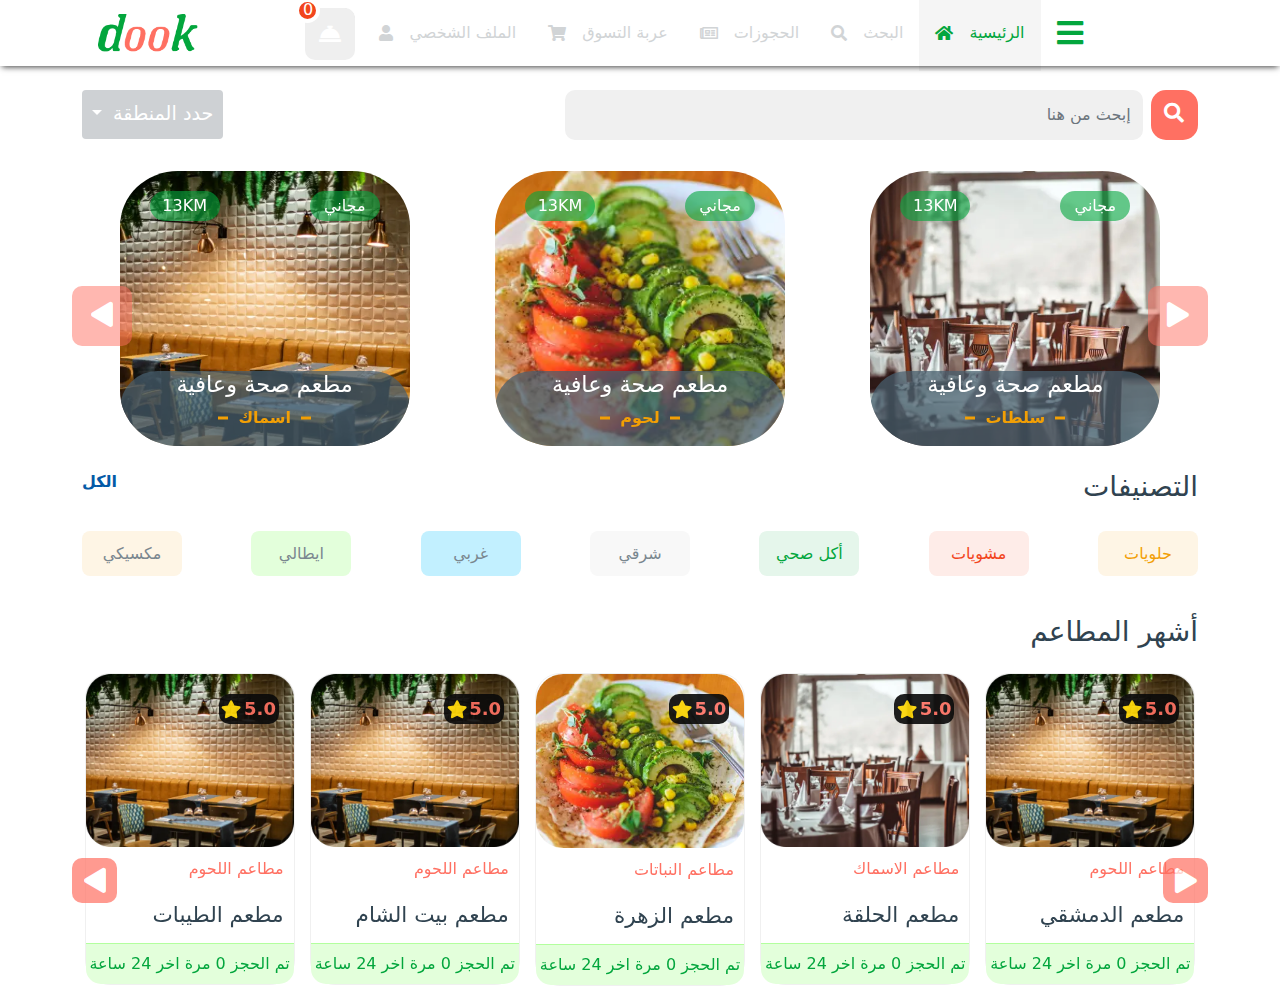
==== index.html @ 7b293dec "heart icon" ====
<!DOCTYPE html>
<html lang="ar" dir="rtl">

<head>
    <!-- Required meta tags -->
    <meta charset="UTF-8">
    <meta name="viewport" content="width=device-width, initial-scale=1, shrink-to-fit=no">
    <meta http-equiv="x-ua-compatible" content="ie=edge">
    <meta name="description" content="Web-Dook for rent in resturants">
    <title> Web-Dook </title>
    <!-- icon -->
    <link rel="icon" type="image/x-icon" href="img/fav.png">
    <!-- Bootstrap -->
    <link rel="stylesheet" id="BootstrapLink" href="css/bootstrap.rtl.css">
    <!-- Font Awesome -->
    <link rel="stylesheet" href="css/all.css">
    <!-- swipper -->
    <link rel="stylesheet" href="css/swiper.css">
    <!-- owl -->
    <link rel="stylesheet" href="css/owl.min.css">
    <link rel="stylesheet" href="css/owl-def.min.css">
    <!-- animate -->
    <link rel="stylesheet" href="css/animate.min.css">
    <!-- custom style -->
    <link rel="stylesheet" href="css/style.css">
</head>

<body>
    <!-- the header area  -->
    <header id="Header" class="the-navbar">

    </header>

    <!-- home page content  -->

    <!-- search area  -->
    <div class="home-search my-4">
        <div class="container">
            <div class="row d-flex flex-row-reverse justify-content-center">
                <div class="agent col-5 mb-2">
                    <div class="dropdown d-flex justify-content-end">
                        <button class="btn btn-secondary dropdown-toggle" type="button" id="dropdownMenuButton1"
                            data-bs-toggle="dropdown" aria-expanded="false">
                            حدد المنطقة
                        </button>
                        <ul class="dropdown-menu " aria-labelledby="dropdownMenuButton1">
                            <li>
                                <a class="dropdown-item" href="#">الرياض</a>
                            </li>
                            <li>
                                <a class="dropdown-item" href="#">جدة</a>
                            </li>
                            <li>
                                <a class="dropdown-item" href="#">الدمام</a>
                            </li>
                        </ul>
                    </div>
                </div>
                <div class="search col-md-7 col-sm-12">
                    <form class="d-flex flex-row-reverse">
                        <input class="form-control me-2" type="search" placeholder="إبحث من هنا" aria-label="Search" />
                        <button class="btn btn-outline-success" type="submit">
                            <i class="fas fa-search"></i>
                        </button>
                    </form>
                </div>
            </div>
        </div>
    </div>

    <!-- resturants area  -->
    <div class="resturants">
        <div class="container ">
            <div class="owl-carousel owl-theme">
                <div class="item ">
                    <a href="restaurant.html" style="text-decoration: none;">
                        <div class="img-container" style="background-image: url(imgs/photo-2.webp);">
                            <div class="res-content">
                                <div class="info">
                                    <div class="distance"><span>مجاني</span></div>
                                    <div class="offer"><span>13KM</span></div>
                                </div>
                                <div class="text-content">
                                    <h2 class="title">مطعم صحة وعافية</h2>
                                    <p class="desc">سلطات</p>
                                </div>
                            </div>
                        </div>
                    </a>
                </div>
                <div class="item ">
                    <a href="restaurant.html" style="text-decoration: none;">
                        <div class="img-container" style="background-image: url(imgs/photo-3.webp);">
                            <div class="res-content">
                                <div class="info">
                                    <div class="distance"><span>مجاني</span></div>
                                    <div class="offer"><span>13KM</span></div>
                                </div>
                                <div class="text-content">
                                    <h2 class="title">مطعم صحة وعافية</h2>
                                    <p class="desc">لحوم</p>
                                </div>
                            </div>
                        </div>
                    </a>
                </div>
                <div class="item ">
                    <a href="restaurant.html" style="text-decoration: none;">
                        <div class="img-container" style="background-image: url(imgs/photo-1.webp);">
                            <div class="res-content">
                                <div class="info">
                                    <div class="distance"><span>مجاني</span></div>
                                    <div class="offer"><span>13KM</span></div>
                                </div>
                                <div class="text-content">
                                    <h2 class="title">مطعم صحة وعافية</h2>
                                    <p class="desc">اسماك</p>
                                </div>
                            </div>
                        </div>
                    </a>

                </div>
                <div class="item ">
                    <a href="restaurant.html" style="text-decoration: none;">
                        <div class="img-container" style="background-image: url(imgs/photo-2.webp);">
                            <div class="res-content">
                                <div class="info">
                                    <div class="distance"><span>مجاني</span></div>
                                    <div class="offer"><span>13KM</span></div>
                                </div>
                                <div class="text-content">
                                    <h2 class="title">مطعم صحة وعافية</h2>
                                    <p class="desc">مأكولات بحرية</p>
                                </div>
                            </div>
                        </div>
                    </a>

                </div>
                <div class="item ">
                    <a href="restaurant.html" style="text-decoration: none;">
                        <div class="img-container" style="background-image: url(imgs/photo-3.webp);">
                            <div class="res-content">
                                <div class="info">
                                    <div class="distance"><span>مجاني</span></div>
                                    <div class="offer"><span>13KM</span></div>
                                </div>
                                <div class="text-content">
                                    <h2 class="title">مطعم صحة وعافية</h2>
                                    <p class="desc">وجبات اطفال</p>
                                </div>
                            </div>
                        </div>
                    </a>
                </div>
                <div class="item ">
                    <a href="restaurant.html" style="text-decoration: none;">
                        <div class="img-container">
                            <div class="res-content">
                                <div class="info">
                                    <div class="distance"><span>مجاني</span></div>
                                    <div class="offer"><span>13KM</span></div>
                                </div>
                                <div class="text-content">
                                    <h2 class="title">مطعم صحة وعافية</h2>
                                    <p class="desc">عرض اليوم</p>
                                </div>
                            </div>
                        </div>
                    </a>
                </div>

            </div>
        </div>
    </div>

    <!-- cats area  -->
    <div class="categories mt-4">
        <div class="container">
            <div class="main-title d-flex justify-content-between">
                <h3 class="title">
                    التصنيفات
                </h3>
                <a href="categories.html">الكل</a>
            </div>
            <div class="cats-links">
                <div class="cat-link bg-yellow"><a href="#" class="text-yellow">حلويات</a></div>
                <div class="cat-link bg-red"><a href="#" class="text-red">مشويات</a></div>
                <div class="cat-link bg-green"><a href="#" class="text-green">أكل صحي</a></div>
                <div class="cat-link bg-gray"><a href="#" class="text-gray">شرقي</a></div>
                <div class="cat-link bg-blue"><a href="#" class="text-gray">غربي</a></div>
                <div class="cat-link bg-semi-green"><a href="#" class="text-gray">ايطالي</a></div>
                <div class="cat-link bg-yellow"><a href="#" class="text-gray">مكسيكي</a></div>
            </div>
        </div>
    </div>


    <!-- most famous resturants -->
    <div class="most-visited mt-4">
        <div class="container">
            <div class="main-title my-4 ">
                <h3 class="title">أشهر المطاعم</h3>
            </div>
            <div class="owl-carousel owl-theme most-visted-owl">
                <div class="item bg-white">
                    <div class="img-content">
                        <img src="imgs/photo-1.webp" alt="">
                        <div class="rate d-flex">
                            <span>5.0</span>
                            <i class="fas fa-star"></i>
                        </div>
                        <div class="heart"></div>
                    </div>
                    <div class="card-details">
                        <div class="resturant-details">
                            <div class="resturant-cat">
                                <p>مطاعم اللحوم</p>
                            </div>
                            <div class="resturant-name">
                                <h2 class="title">مطعم الدمشقي</h2>
                            </div>
                        </div>
                        <div class="rent-detail bg-semi-green">
                            <p class="text-green mb-0">تم الحجز 0 مرة اخر 24 ساعة</p>
                        </div>
                    </div>
                </div>
                <div class="item bg-white">
                    <div class="img-content">
                        <img src="imgs/photo-2.webp" alt="">
                        <div class="rate d-flex">
                            <span>5.0</span>
                            <i class="fas fa-star"></i>
                        </div>
                        <div class="heart"></div>
                    </div>
                    <div class="card-details">
                        <div class="resturant-details">
                            <div class="resturant-cat">
                                <p>مطاعم الاسماك</p>
                            </div>
                            <div class="resturant-name">
                                <h2 class="title">مطعم الحلقة</h2>
                            </div>
                        </div>
                        <div class="rent-detail bg-semi-green">
                            <p class="text-green mb-0">تم الحجز 0 مرة اخر 24 ساعة</p>
                        </div>
                    </div>
                </div>
                <div class="item bg-white">
                    <div class="img-content">
                        <img src="imgs/photo-3.webp" alt="">
                        <div class="rate d-flex">
                            <span>5.0</span>
                            <i class="fas fa-star"></i>
                        </div>
                        <div class="heart"></div>
                    </div>
                    <div class="card-details">
                        <div class="resturant-details">
                            <div class="resturant-cat">
                                <p>مطاعم النباتات</p>
                            </div>
                            <div class="resturant-name">
                                <h2 class="title">مطعم الزهرة</h2>
                            </div>
                        </div>
                        <div class="rent-detail bg-semi-green">
                            <p class="text-green mb-0">تم الحجز 0 مرة اخر 24 ساعة</p>
                        </div>
                    </div>
                </div>
                <div class="item bg-white">
                    <div class="img-content">
                        <img src="imgs/photo-1.webp" alt="">
                        <div class="rate d-flex">
                            <span>5.0</span>
                            <i class="fas fa-star"></i>
                        </div>
                        <div class="heart"></div>
                    </div>
                    <div class="card-details">
                        <div class="resturant-details">
                            <div class="resturant-cat">
                                <p>مطاعم اللحوم</p>
                            </div>
                            <div class="resturant-name">
                                <h2 class="title">مطعم بيت الشام</h2>
                            </div>
                        </div>
                        <div class="rent-detail bg-semi-green">
                            <p class="text-green mb-0">تم الحجز 0 مرة اخر 24 ساعة</p>
                        </div>
                    </div>
                </div>
                <div class="item bg-white">
                    <div class="img-content">
                        <img src="imgs/photo-1.webp" alt="">
                        <div class="rate d-flex">
                            <span>5.0</span>
                            <i class="fas fa-star"></i>
                        </div>
                        <div class="heart"></div>
                    </div>
                    <div class="card-details">
                        <div class="resturant-details">
                            <div class="resturant-cat">
                                <p>مطاعم اللحوم</p>
                            </div>
                            <div class="resturant-name">
                                <h2 class="title">مطعم الطيبات</h2>
                            </div>
                        </div>
                        <div class="rent-detail bg-semi-green">
                            <p class="text-green mb-0">تم الحجز 0 مرة اخر 24 ساعة</p>
                        </div>
                    </div>
                </div>
                <div class="item bg-white">
                    <div class="img-content">
                        <img src="imgs/photo-2.webp" alt="">
                        <div class="rate d-flex">
                            <span>5.0</span>
                            <i class="fas fa-star"></i>
                        </div>
                        <div class="heart"></div>
                    </div>
                    <div class="card-details">
                        <div class="resturant-details">
                            <div class="resturant-cat">
                                <p>مطاعم اللحوم</p>
                            </div>
                            <div class="resturant-name">
                                <h2 class="title">مطعم السوري</h2>
                            </div>
                        </div>
                        <div class="rent-detail bg-semi-green">
                            <p class="text-green mb-0">تم الحجز 0 مرة اخر 24 ساعة</p>
                        </div>
                    </div>
                </div>
                <div class="item bg-white">
                    <div class="img-content">
                        <img src="imgs/photo-3.webp" alt="">
                        <div class="rate d-flex">
                            <span>5.0</span>
                            <i class="fas fa-star"></i>
                        </div>
                        <div class="heart"></div>
                    </div>
                    <div class="card-details">
                        <div class="resturant-details">
                            <div class="resturant-cat">
                                <p>مطاعم اللحوم</p>
                            </div>
                            <div class="resturant-name">
                                <h2 class="title">مطعم الشيخ</h2>
                            </div>
                        </div>
                        <div class="rent-detail bg-semi-green">
                            <p class="text-green mb-0">تم الحجز 0 مرة اخر 24 ساعة</p>
                        </div>
                    </div>
                </div>
                <div class="item bg-white">
                    <div class="img-content">
                        <img src="imgs/photo-2.webp" alt="">
                        <div class="rate d-flex">
                            <span>5.0</span>
                            <i class="fas fa-star"></i>
                        </div>
                        <div class="heart"></i></div>
                    </div>
                    <div class="card-details">
                        <div class="resturant-details">
                            <div class="resturant-cat">
                                <p>مطاعم اللحوم</p>
                            </div>
                            <div class="resturant-name">
                                <h2 class="title">مطعم الدمشقي</h2>
                            </div>
                        </div>
                        <div class="rent-detail bg-semi-green">
                            <p class="text-green mb-0">تم الحجز 0 مرة اخر 24 ساعة</p>
                        </div>
                    </div>
                </div>
                <div class="item bg-white">
                    <div class="img-content">
                        <img src="imgs/photo-1.webp" alt="">
                        <div class="rate d-flex">
                            <span>5.0</span>
                            <i class="fas fa-star"></i>
                        </div>
                        <div class="heart"></i></div>
                    </div>
                    <div class="card-details">
                        <div class="resturant-details">
                            <div class="resturant-cat">
                                <p> مشروبات</p>
                            </div>
                            <div class="resturant-name">
                                <h2 class="title">مطعم شاليموه</h2>
                            </div>
                        </div>
                        <div class="rent-detail bg-semi-green">
                            <p class="text-green mb-0">تم الحجز 0 مرة اخر 24 ساعة</p>
                        </div>
                    </div>
                </div>
            </div>
        </div>
    </div>


    <script src="js/jquery-3.5.1.min.js"></script>
    <script src="js/popper.min.js"></script>
    <script src="js/bootstrap.min.js"></script>
    <script src="js/swiper.js"></script>
    <script src="js/wow.min.js"></script>
    <script src="js/owl.min.js"></script>
    <script>
        $('#Header').load("Header.html");
        // $('#Footer').load("Footer.html");
    </script>
    <script src="js/main.js"></script>

    <script>
        $(".owl-carousel.most-visted-owl").owlCarousel({
            loop: true,
            rtl: true,
            margin: 10,
            responsiveClass: true,
            responsive: {
                0: {
                    items: 1,
                    nav: true
                },
                600: {
                    items: 3,
                    nav: false
                },
                1000: {
                    items: 5,
                    nav: true,
                    loop: false
                }
            }
        })
        $(".owl-carousel").owlCarousel({
            loop: true,
            rtl: true,
            margin: 10,
            responsiveClass: true,
            responsive: {
                0: {
                    items: 1,
                    nav: true
                },
                600: {
                    items: 2,
                    nav: false
                },
                1000: {
                    items: 3,
                    nav: true,
                    loop: false
                }
            }
        })
    </script>

    <script>
        $(function () {
            $(".heart").on("click", function () {
                $(this).toggleClass("is-active");
            });
        });
    </script>

</body>

</html>
---- css/style.css ----
:root {
    --semi-white-color: #d1d4d6;
    --main-color: #03a63d;
    --sec-color: #ff7062;
    --title-color: #304350;
}

/* global rules  */
.text-yellow {
    color: #F29F05;
}

.text-green {
    color: #03A63D;
}

.text-red {
    color: #F2451D;
}

.text-gray {
    color: #7A878F;
}

.bg-yellow {
    background-color: #FEF5E5;
}

.bg-red {
    background-color: #FEECE8;
}

.bg-green {
    background-color: #E5F6EB;
}

.bg-gray {
    background-color: #F8F8F8;
}

.bg-blue {
    background-color: #C2F0FF;
}

.bg-semi-green {
    background-color: #E3FFDB;
}

.title {
    color: var(--title-color);
}

.x-flip {
    transform: rotate(180deg);
}

/* start the navbar  */
.the-navbar {
    box-shadow: 0px 3px 6px -2px rgba(0, 0, 0, 0.75);
}

.navbar-brand img {
    width: 100px;
}

.navbar-light .navbar-toggler {
    box-shadow: none;
}


.navbar-nav {
    flex: 1;
    justify-content: center;
    align-items: center;
}

.navbar-nav .nav-item .nav-link {
    align-items: center;
    color: #d1d4d6;
}

.navbar-collapse {
    flex-grow: 0 !important;
}

.navbar-nav .nav-item .nav-link.active {
    color: var(--main-color);
    position: relative;
}

.navbar-nav .nav-item .nav-link.active::before {
    content: "";
    position: absolute;
    width: 100%;
    height: 75px;
    opacity: 0.1;
    background-color: #000000;
    opacity: 4%;
    z-index: -1;
}

.navbar-nav .notafications {
    position: relative;
    border-radius: 12px;
    width: 50px;
    height: 50px;
    background-color: #ced1d4;
}

.navbar-nav .notafications .nav-link {
    height: 50px;
    text-align: center;
}

.navbar-nav .notafications i {
    color: #fff;
    text-align: center;
    font-size: 22px;
    line-height: 35px;
}

.navbar-nav .notafications .nav-link span {
    position: absolute;
    left: -10px;
    top: -10px;
    background-color: #f2451d;
    color: #fff;
    border: 4px solid #fff;
    border-radius: 50%;
    width: 25px;
    height: 25px;
    text-align: center;
    line-height: 16px;
}

.toggeler {
    position: relative;
    text-align: center;
    color: var(--main-color);
    font-size: 30px;
    cursor: pointer;
    z-index: 99;
    background-color: #fff;
}

.toggeler .overlay {
    background-color: #000000;
    opacity: 0.4;
    position: fixed;
    top: 0;
    right: 0;
    width: 2000px;
    height: 2000px;
    z-index: 98;
    display: none;
    cursor: default;
}

.toggeler .overlay.active {
    display: block;
}

.toggeler .list-group.active {
    display: block;
}


.toggeler .list-group {
    position: absolute;
    width: 300px;
    right: 0;
    top: 0px;
    font-size: 18px;
    padding: 20px;
    z-index: 99;
    background-color: #fff;
    display: none;
    border-radius: 8px;
    padding-top: 80px;
    cursor: default;
    overflow: hidden;
}

@media (max-width:768px) {
    .toggeler .list-group {
        right: -115px;
    }
}

.toggeler .list-group .list-group-item {
    position: relative;
    margin: 10px 0;
    border: none;
    border-radius: 20px;
    background-color: var(--main-color);
    color: #fff;
    justify-content: space-between;
    align-items: center;
    font-size: 16px;
    cursor: pointer;
    overflow: hidden;
    flex-direction: row-reverse;
}

.toggeler .list-group .list-group-item::before {
    content: "";
    position: absolute;
    background-color: #000000;
    right: -300px;
    opacity: 0.1;
    border-radius: 20px;
    width: 100%;
    height: 100%;
    transition: 0.5s;
}

.owl-carousel.owl-rtl .owl-item {
    display: flex;
    justify-content: center;
}

@media (max-width:992px) {
    .navbar-nav .nav-item .nav-link.active::before {
        display: none;
    }
}

.toggeler .list-group .list-group-item:hover::before {
    right: 0;
}

.toggeler .list-group .list-group-item:last-child {
    background-color: var(--sec-color);
}

.toggeler .btn-close {
    position: absolute;
    right: 10px;
    top: 10px;
}

/* start the home page style  */
/* search area style  */
.home-search .agent .btn {
    background-color: #ced1d4;
    border: none;
    padding: 10px;
    font-size: 1.2rem;
}

.home-search .agent .btn:focus {
    box-shadow: 2px 2px 5px 0px rgba(0, 0, 0, 0.5);
}

.search .form-control {
    border-radius: 10px;
    background-color: #f0f0f0;
    border: none;
}

.search .form-control:focus {
    box-shadow: none;
    border: none;
}

.search .btn {
    background-color: var(--sec-color);
    border: none;
    border-radius: 15px;
    width: 50px;
    height: 50px;
    color: #fff;
}

.search .btn i {
    font-size: 20px;
}

/* resturants style  */
.resturants .item .img-container {
    background-image: url(../imgs/photo-2.webp);
    min-width: 290px;
    background-size: cover;
    height: 275px;
    border-radius: 20%;
    position: relative;
    display: flex;
    flex-direction: column-reverse;
    overflow: hidden;
}

.resturants .item .info .distance,
.resturants .item .info .offer {
    position: absolute;
    display: inline-block;
    top: 20px;
    background-color: rgb(3 166 61 / 60%);
    width: 70px;
    height: 30px;
    line-height: 30px;
    color: #fff;
    text-align: center;
    border-radius: 15px;
}

.resturants .item .info .distance {
    right: 30px;
}

.resturants .item .info .offer {
    left: 30px;
}

.resturants .item .info span {
    opacity: 1;
}

.resturants .item .text-content {
    text-align: center;
    background-color: #475e6eba;
    border-radius: 65px;
}

.resturants .item .text-content .title {
    color: #fff;
    font-size: 1.4rem;
}

.resturants .item .text-content .desc {
    color: #F29F05;
    font-size: 16px;
    font-weight: bold;
    position: relative;
    display: inline-block;
}

.resturants .item .text-content .desc::before,
.resturants .item .text-content .desc::after {
    content: "";
    position: absolute;
    width: 10px;
    height: 3px;
    background-color: #F29F05;
    top: 50%;
    transform: translateY(-50%);
}

.resturants .item .text-content .desc::before {
    left: -20px;
}

.resturants .item .text-content .desc::after {
    right: -20px;
}

.resturants .owl-theme .owl-dots {
    display: none;
}

.resturants .owl-carousel .owl-nav button.owl-prev,
.resturants .owl-carousel .owl-nav button.owl-next {
    position: absolute;
    top: 110px;
    background-color: var(--sec-color);
    width: 60px;
    height: 60px;
    border-radius: 10px;
    color: #fff;
    font-size: 25px;
    font-weight: bold;
    opacity: .5;
    transition: .7s;
}

.resturants .owl-carousel .owl-nav button.owl-prev {
    right: -15px;
}

.resturants .owl-carousel .owl-nav button.owl-next {
    left: -15px;
}

.resturants .owl-carousel .owl-nav button.owl-prev:hover,
.resturants .owl-carousel .owl-nav button.owl-prev:focus,
.resturants .owl-carousel .owl-nav button.owl-next:hover,
.resturants .owl-carousel .owl-nav button.owl-next:focus {
    outline: none;
    opacity: 1;
}

/* categoury area*/

.categories .main-title a {
    text-decoration: none;
    font-weight: bold;
    color: #035AA7;
}

.categories .cats-links {
    display: flex;
    align-items: center;
    justify-content: space-between;
    margin-top: 20px;
    flex-wrap: wrap;
}

.categories .cats-links .cat-link {
    width: 100px;
    text-align: center;
    height: 45px;
    border-radius: 8px;
    line-height: 45px;
    font-weight: 500;
    margin-bottom: 15px;
}

.categories .cats-links .cat-link a {
    text-decoration: none;
}

/* most famous resturants */
.most-visted-owl .item {
    max-width: 210px !important;
    border: 1px solid #f0f0f0;
    border-radius: 25px;
}

.most-visted-owl .img-content {
    position: relative;
}

.most-visted-owl .img-content img {
    max-width: 210px;
}

.most-visted-owl .img-content .rate {
    position: absolute;
    right: 15px;
    top: 20px;
    background-color: #090909;
    width: 60px;
    height: 30px;
    align-items: center;
    justify-content: space-evenly;
    border-radius: 10px;
    opacity: 0.9;
}

.most-visted-owl .img-content .rate span {
    color: #FF7062;
    font-size: 18px;
    font-weight: bold;
}

.most-visted-owl .img-content .rate i {
    color: gold;
    font-size: 18px;
}

.most-visted-owl .img-content .fav {
    position: absolute;
    left: 15px;
    top: 20px;
    width: 40px;
    background-color: #090909;
    opacity: .9;
    border-radius: 10px;
    height: 30px;
    text-align: center;
    line-height: 30px;
    color: #fff;
    cursor: pointer;

}

.most-visted-owl .card-details .resturant-details {
    padding: 10px;
}

.most-visted-owl .card-details .resturant-details .resturant-cat p {
    color: var(--sec-color);
    font-size: 1rem;
    font-weight: 400;
    display: inline-block;
}

.most-visted-owl .card-details .resturant-details .resturant-name h2 {
    margin: 5px 0;
    font-size: 1.35rem;
    display: inline-block;
}

.most-visted-owl .card-details .rent-detail {
    border-top: 1px solid #b3ff9e;
    width: 100%;
    border-radius: 0 0 15px 15px;
    text-align: center;
    line-height: 40px;
}

.most-visted-owl .owl-nav button.owl-prev,
.most-visted-owl .owl-nav button.owl-next {
    position: absolute;
    top: 180px;
    width: 45px;
    background-color: var(--sec-color);
    height: 45px;
    border-radius: 10px;
    font-size: 25px;
    text-align: center;
    line-height: 5px;
    color: #fff;
    font-weight: bold;
    opacity: .7;
    transition: .5s;
}

.most-visted-owl .owl-nav button.owl-prev:hover,
.most-visted-owl .owl-nav button.owl-next:hover,
.most-visted-owl .owl-nav button.owl-prev:focus,
.most-visted-owl .owl-nav button.owl-next:focus {
    opacity: 1;
    outline: none;
    background-color: var(--sec-color);
}

.most-visted-owl .owl-nav button.owl-prev {
    right: -15px;
}

.most-visted-owl .owl-nav button.owl-next {
    left: -15px;
}

.most-visted-owl .owl-dots {
    display: none;
}


/* notifications area style  */
.notafications .modal.show .modal-dialog {
    transform: translate(-100px, 40px);
    min-height: 550px;
    max-width: 500px;
}

@media (max-width:768px) {
    .notafications .modal.show .modal-dialog {
        transform: translate(0px, 40px);
    }
}

.notafications .modal-dialog-scrollable {
    height: calc(100% - 4.5rem);
}

.notafications .modal-title {
    font-size: 1.5rem;
    color: var(--main-color);
}

.notafications .modal-content {
    border-radius: 40px;
}

.notafications .modal-header {
    display: block;
    border-bottom: none;
    padding: 1rem 1rem;
    border-top-right-radius: 5px;
    border-top-left-radius: 5px;
}

.notification-content {
    padding: 15px;
    align-items: center;
    justify-content: center;
    border: 1px solid #f0f0f0;
    border-radius: 30px;
    margin-bottom: 25px;
}

.notification-content .notification-img img {
    width: 120px;
    height: 120px;
    margin-left: 15px;
    border: 1px solid #f0f0f0;
    border-radius: 15px;
    ;
}

.notification-content .notification-text {
    display: flex;
    flex-direction: column;
}

.notification-content .notification-text .text-header {
    display: flex;
    align-items: center;
    justify-content: space-between;
    margin-bottom: 15px;
}

.notification-content .text-header .rest-name {
    font-size: 1.25rem;
    margin-bottom: 0;
}

.notification-content .text-header .notification-type {
    position: relative;
    left: unset;
    top: unset;
    background: none;
    color: #F29F05;
    border: none;
    border-radius: unset;
    width: unset;
    height: unset;
    font-size: 12px;
}

.notification-content .text-header .notification-type::after,
.notification-content .text-header .notification-type::before {
    content: "";
    position: absolute;
    top: 50%;
    transform: translateY(50%);
    width: 5px;
    height: 2px;
    background-color: #F29F05;
}

.notification-content .text-header .notification-type::after {
    left: -10px;
}

.notification-content .text-header .notification-type::before {
    right: -10px;
}

.notification-content .text-content p {
    color: #777;
}


/* categories page style */
.cats .container {
    align-items: center;
    justify-content: center;
}

.cats .content-area {
    width: 130px;
    height: 130px;
    border-radius: 30px;
    display: inline-flex;
    align-items: center;
    justify-content: center;
    text-align: center;
    padding: 10px;
}

.cats .content-area a {
    font-size: 1.2rem;
    text-decoration: none;
    font-weight: bold;
}


/* reservation area  */
.reservation-area .current-reservation .current-txt {
    color: var(--main-color);
    font-size: 1.25rem;
    font-weight: 500;
}

.reservation-area .reservation-content {
    margin: 20px 0;
    padding: 25px;
    background-color: #fff;
    border-radius: 25px;
    box-shadow: 0px 1px 10px 0px rgb(0 0 0 / 50%);
}

.reservation-area .current-reservation .current-container {
    position: relative;
    margin-top: 20px;
    border: 1px solid #fefefe;
    padding: 20px;
    border-radius: 25px;
}

.prev-container.confirmed,
.current-container.confirmed {
    background-color: #E5F6EB;
}

.prev-container.pending,
.current-container.pending {
    background-color: #FFECD1;
}

.reservation-area .current-reservation .current-content {
    align-items: center;
    justify-content: space-between;
}

.reservation-area .customer-img img {
    border: 2px solid #fff;
    width: 100px;
    height: 100px;
    border-radius: 50%;
    margin-left: 10px;
}

.food-type {
    font-weight: 500;
    color: #304350;
}

.resturant-name {
    font-size: 1.25rem;
    color: var(--main-color);
}

.reservation-area .reservation-details {
    display: flex;
    flex-direction: column;
}

.reservation-area .reservation-details .resurvation-info {
    display: flex;
    align-items: center;
    justify-content: space-between;
}

/* .reservation-area .current-reservation .reservation-details .resurvation-info span {
    font-weight: 500;
    color: #000;
    font-size: 1rem;
} */

.reservation-area .current-reservation .reserve-btns {
    display: flex;
    align-items: center;
    justify-content: space-between;
}

.reservation-area .current-reservation .reserve-btns .btn-call,
.reservation-area .current-reservation .reserve-btns .btn-pay,
.reservation-area .current-reservation .reserve-btns .btn-cancel {
    padding: 10px 15px;
    cursor: pointer;
    border-radius: 25px;
    font-weight: 500;
    transition: .5s;
    box-shadow: none;
}

.reservation-area .reserve-btns .btn-call {
    border: 1px solid var(--main-color);
    color: var(--main-color);
}

.reservation-area .current-reservation .reserve-btns .btn-cancel {
    border: 1px solid #FF1700;
    color: #FF1700;
}

.reservation-area .reserve-btns .btn-call:hover {
    background-color: var(--main-color);
    color: #fff;
}

.reservation-area .current-reservation .reserve-btns .btn-cancel:hover {
    background-color: #FF1700;
    color: #fff;
}

.reservation-area .reserve-btns .btn-pay {
    background-color: var(--main-color);
    color: #fff;
}

.warnning {
    width: 100%;
    text-align: center;
    border: 1px dashed #919191;
    border-radius: 20px;
    padding: 10px;
}

.warnning p {
    font-size: 18px;
    font-weight: bold;
    width: 75%;
    margin: auto;
    color: #304350;
}

.warnning.cost {
    padding: 20px;
}

.rent-cost {
    display: flex;
    align-items: center;
    justify-content: space-between;
}

.rent-cost .detail {
    font-size: 16px;
    font-weight: bold;
}

.rent-cost .cost {
    font-size: 14px;
    color: #555;
}

/* prev reservation area */
.reservation-area .prev-reservation .prev-txt {
    color: #FF7062;
    font-size: 1.25rem;
    font-weight: 500;
}


.reservation-area .prev-reservation .prev-container {
    position: relative;
    margin-top: 20px;
    border: 1px solid #fefefe;
    padding: 20px;
    border-radius: 25px;
}

.prev-reservation .reserve-btns {
    align-items: center;
    justify-content: space-between;
    text-align: center;
}

.prev-reservation .reserve-btns .btn-pay,
.prev-reservation .reserve-btns .btn-call {
    border-radius: 20px;
    padding: 10px 5px;
}

.reservation-status {
    position: absolute;
    width: 100px;
    left: 20px;
    top: -15px;
    height: 30px;
    align-items: center;
    border-radius: 12px;
    color: #fff;
    padding: 10px;
}

.reservation-status.confirmed {
    background-color: var(--main-color);
}

.reservation-status.canceled {
    background-color: #FF1700;
}

/* the cart page style  */
.cart-item {
    width: 100%;
    background-color: #FFECD1;
    border-radius: 25px;
}

.cart-item .resturant-details {
    flex-direction: column;
    padding: 1.5rem;
    position: relative;
}

.cart-item .resturant-details::before {
    content: '';
    position: absolute;
    width: 30px;
    height: 30px;
    border-radius: 50%;
    border: 4px solid gold;
    left: 50px;
    top: 50px;
}

.cart-item .customer-img {
    width: 100px;
    height: 100px;
}

.cart-item .customer-img img {
    width: 100%;
    padding: 1.5rem 0 1.5rem 1.5rem;
}

.cart-item .order-btns {
    display: flex;
    align-items: center;
    justify-content: space-between;
}

.cart-item .order-btns .btn-edit,
.cart-item .order-btns .btn-cancel,
.cart-item .order-btns .btn-pay {
    padding: 5px 15px;
    border: 1px solid;
    border-radius: 25px;
    font-weight: 500;
    text-align: center;
    transition: 1s;
    box-shadow: none;
}

.cart-item .order-btns .btn-edit {
    color: var(--main-color);
    border-color: var(--main-color);
}

.cart-item .order-btns .btn-cancel {
    color: #FF1700;
    border-color: #FF1700;
}

.cart-item .order-btns .btn-edit:hover,
.cart-item .order-btns .btn-cancel:hover {
    color: #fff;
}

.cart-item .order-btns .btn-edit:hover {
    background-color: var(--main-color);
}

.cart-item .order-btns .btn-cancel:hover {
    background-color: #FF1700;
}

.cart-item .order-btns .btn-pay {
    color: #fff;
    background-color: var(--main-color);
}

/* testemonials style  */
.cust-details {
    position: relative;
    padding: 10px;
    border: 1px solid #f0f0f0;
    border-radius: 40px;
}

.testemonials-div .cust-img {
    padding: 10px;
    width: 100px;
    padding-right: 0;
}

.cust-name {
    font-size: 1.25rem;
}

.cust-text {
    font-size: .75rem;
}

.cust-rate {
    position: absolute;
    left: 20px;
    top: 20px;
    width: 100px;
    display: flex;
    align-items: center;
    justify-content: center;
}

.cust-rate i {
    color: gold;
    font-size: 1.35rem;
}

.cust-rate span {
    font-size: 1rem;
    font-weight: bold;
    padding: 0px 5px 2px 5px;
    color: var(--sec-color);
}

/* heart animation create  */
.heart {
    position: absolute;
    left: -15px;
    top: -15px;
    width: 75px;
    height: 75px;
    background: url("https://cssanimation.rocks/images/posts/steps/heart.png") no-repeat;
    background-position: 0 0;
    cursor: pointer;
    transition: background-position 1s steps(28);
    transition-duration: 0s;
}

.heart.is-active {
    transition-duration: 1s;
    background-position: -2800px 0;
}
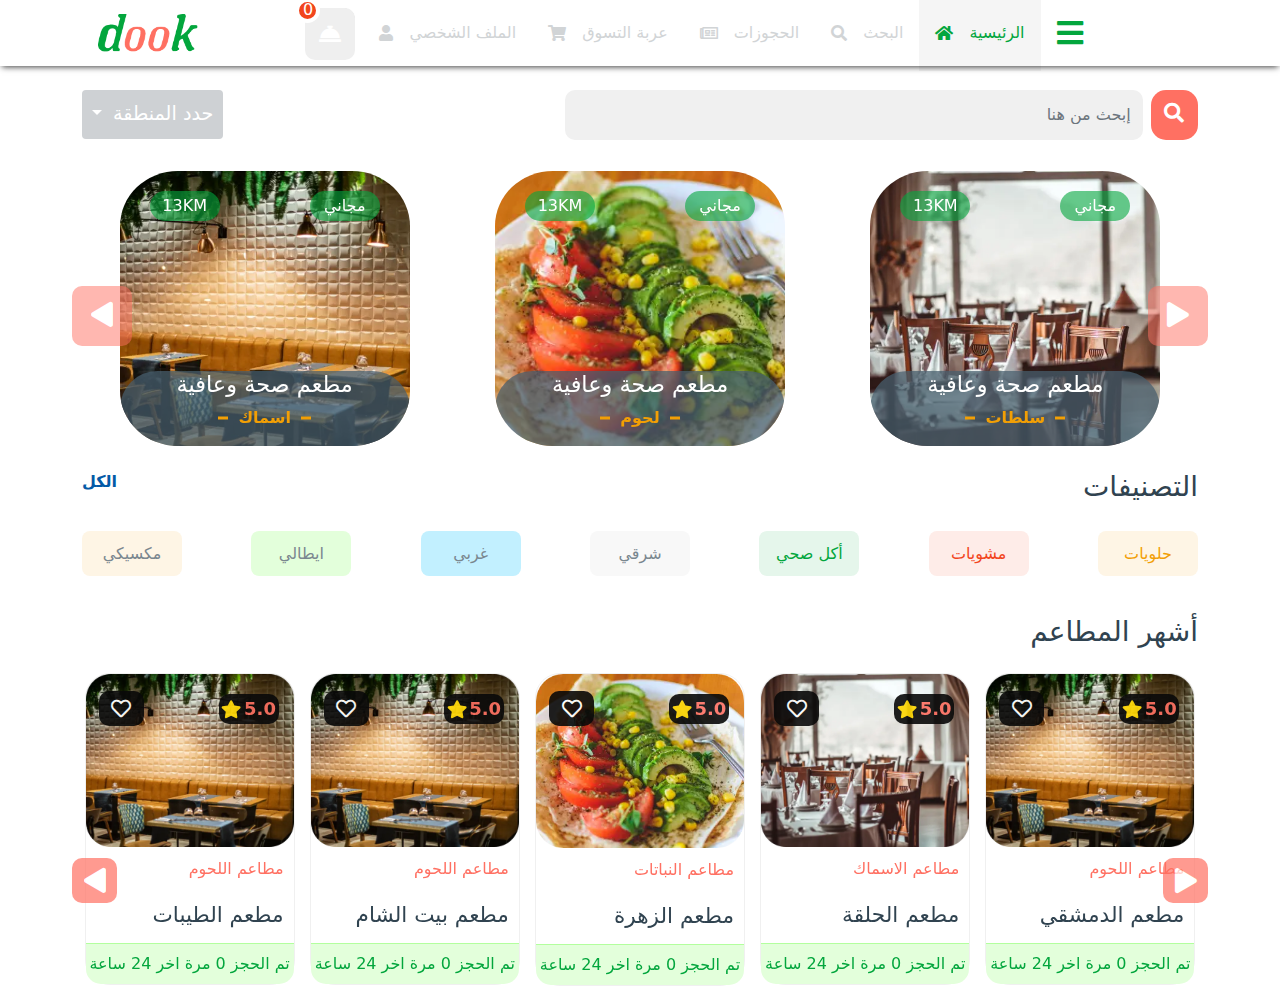
==== commit 94da0a4a: "heart done" ====
--- a/index.html
+++ b/index.html
@@ -211,6 +211,7 @@
                             <span>5.0</span>
                             <i class="fas fa-star"></i>
                         </div>
+                        <div class="fav"><i class="far fa-heart"></i></div>
                         <div class="heart"></div>
                     </div>
                     <div class="card-details">
@@ -234,6 +235,7 @@
                             <span>5.0</span>
                             <i class="fas fa-star"></i>
                         </div>
+                        <div class="fav"><i class="far fa-heart"></i></div>
                         <div class="heart"></div>
                     </div>
                     <div class="card-details">
@@ -257,6 +259,7 @@
                             <span>5.0</span>
                             <i class="fas fa-star"></i>
                         </div>
+                        <div class="fav"><i class="far fa-heart"></i></div>
                         <div class="heart"></div>
                     </div>
                     <div class="card-details">
@@ -280,6 +283,7 @@
                             <span>5.0</span>
                             <i class="fas fa-star"></i>
                         </div>
+                        <div class="fav"><i class="far fa-heart"></i></div>
                         <div class="heart"></div>
                     </div>
                     <div class="card-details">
@@ -303,6 +307,7 @@
                             <span>5.0</span>
                             <i class="fas fa-star"></i>
                         </div>
+                        <div class="fav"><i class="far fa-heart"></i></div>
                         <div class="heart"></div>
                     </div>
                     <div class="card-details">
@@ -326,6 +331,7 @@
                             <span>5.0</span>
                             <i class="fas fa-star"></i>
                         </div>
+                        <div class="fav"><i class="far fa-heart"></i></div>
                         <div class="heart"></div>
                     </div>
                     <div class="card-details">
@@ -349,6 +355,7 @@
                             <span>5.0</span>
                             <i class="fas fa-star"></i>
                         </div>
+                        <div class="fav"><i class="far fa-heart"></i></div>
                         <div class="heart"></div>
                     </div>
                     <div class="card-details">
@@ -372,6 +379,7 @@
                             <span>5.0</span>
                             <i class="fas fa-star"></i>
                         </div>
+                        <div class="fav"><i class="far fa-heart"></i></div>
                         <div class="heart"></i></div>
                     </div>
                     <div class="card-details">
@@ -395,6 +403,7 @@
                             <span>5.0</span>
                             <i class="fas fa-star"></i>
                         </div>
+                        <div class="fav"><i class="far fa-heart"></i></div>
                         <div class="heart"></i></div>
                     </div>
                     <div class="card-details">
@@ -477,6 +486,7 @@
         $(function () {
             $(".heart").on("click", function () {
                 $(this).toggleClass("is-active");
+                // $('.fav i').css('display', 'none')
             });
         });
     </script>
--- a/css/style.css
+++ b/css/style.css
@@ -459,18 +459,22 @@
 
 .most-visted-owl .img-content .fav {
     position: absolute;
-    left: 15px;
-    top: 20px;
-    width: 40px;
+    left: 13px;
+    top: 17px;
+    width: 45px;
     background-color: #090909;
     opacity: .9;
     border-radius: 10px;
-    height: 30px;
-    text-align: center;
-    line-height: 30px;
+    height: 35px;
+    text-align: center;
+    line-height: 40px;
     color: #fff;
     cursor: pointer;
 
+}
+
+.most-visted-owl .img-content .fav i {
+    font-size: 20px;
 }
 
 .most-visted-owl .card-details .resturant-details {
@@ -995,16 +999,19 @@
     position: absolute;
     left: -15px;
     top: -15px;
-    width: 75px;
-    height: 75px;
+    width: 100px;
+    height: 100px;
     background: url("https://cssanimation.rocks/images/posts/steps/heart.png") no-repeat;
     background-position: 0 0;
     cursor: pointer;
     transition: background-position 1s steps(28);
     transition-duration: 0s;
+    opacity: 0;
 }
 
 .heart.is-active {
     transition-duration: 1s;
     background-position: -2800px 0;
+    opacity: 1;
+
 }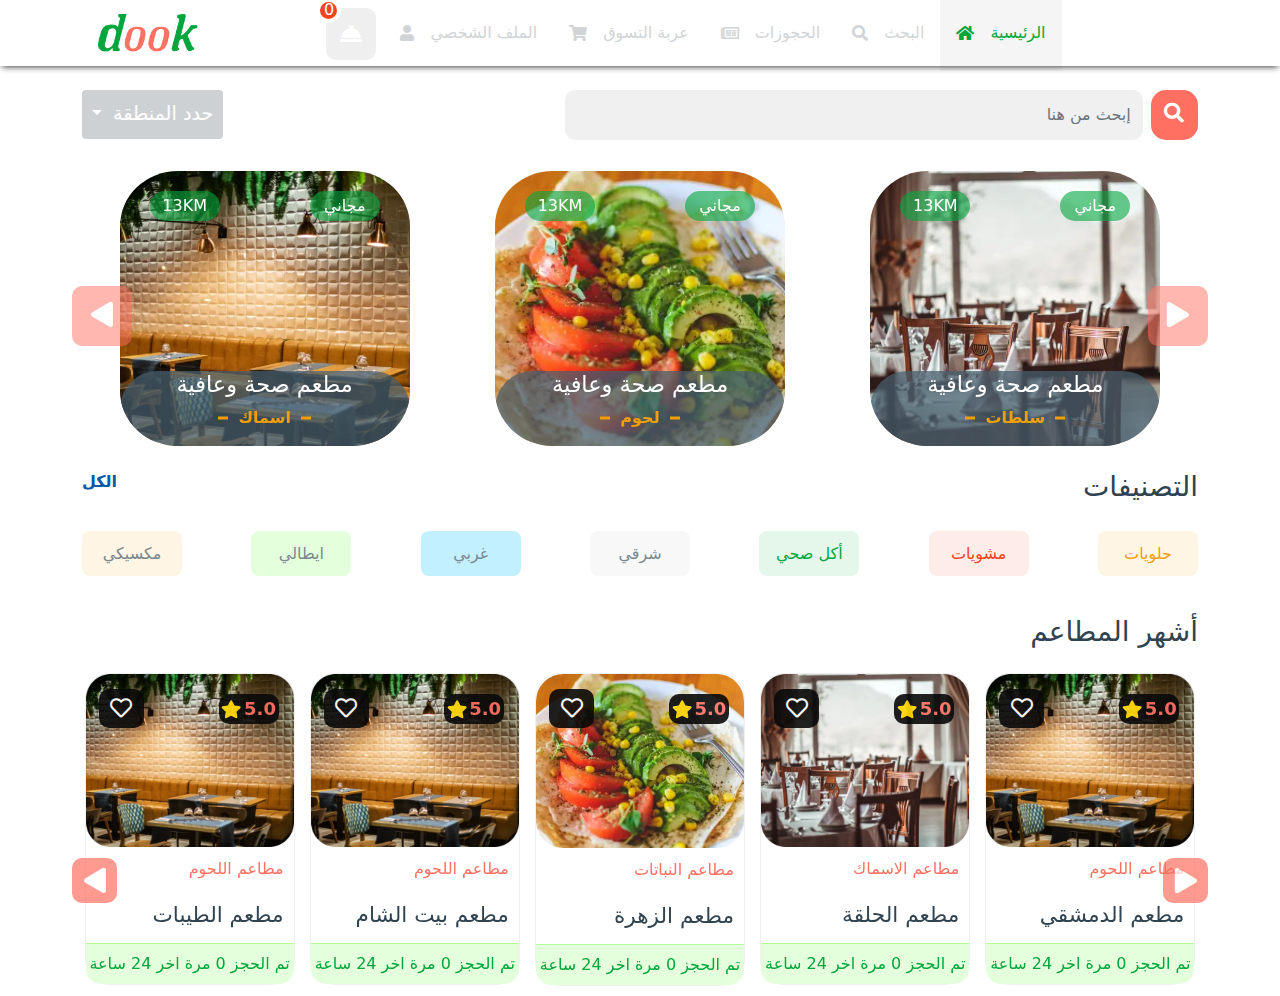
==== commit 6a584b0d: "login and all resturants add" ====
--- a/index.html
+++ b/index.html
@@ -185,13 +185,13 @@
                 <a href="categories.html">الكل</a>
             </div>
             <div class="cats-links">
-                <div class="cat-link bg-yellow"><a href="#" class="text-yellow">حلويات</a></div>
-                <div class="cat-link bg-red"><a href="#" class="text-red">مشويات</a></div>
-                <div class="cat-link bg-green"><a href="#" class="text-green">أكل صحي</a></div>
-                <div class="cat-link bg-gray"><a href="#" class="text-gray">شرقي</a></div>
-                <div class="cat-link bg-blue"><a href="#" class="text-gray">غربي</a></div>
-                <div class="cat-link bg-semi-green"><a href="#" class="text-gray">ايطالي</a></div>
-                <div class="cat-link bg-yellow"><a href="#" class="text-gray">مكسيكي</a></div>
+                <div class="cat-link bg-yellow"><a href="allResturants.html" class="text-yellow">حلويات</a></div>
+                <div class="cat-link bg-red"><a href="allResturants.html" class="text-red">مشويات</a></div>
+                <div class="cat-link bg-green"><a href="allResturants.html" class="text-green">أكل صحي</a></div>
+                <div class="cat-link bg-gray"><a href="allResturants.html" class="text-gray">شرقي</a></div>
+                <div class="cat-link bg-blue"><a href="allResturants.html" class="text-gray">غربي</a></div>
+                <div class="cat-link bg-semi-green"><a href="allResturants.html" class="text-gray">ايطالي</a></div>
+                <div class="cat-link bg-yellow"><a href="allResturants.html" class="text-gray">مكسيكي</a></div>
             </div>
         </div>
     </div>
@@ -204,222 +204,240 @@
                 <h3 class="title">أشهر المطاعم</h3>
             </div>
             <div class="owl-carousel owl-theme most-visted-owl">
-                <div class="item bg-white">
-                    <div class="img-content">
-                        <img src="imgs/photo-1.webp" alt="">
-                        <div class="rate d-flex">
-                            <span>5.0</span>
-                            <i class="fas fa-star"></i>
-                        </div>
-                        <div class="fav"><i class="far fa-heart"></i></div>
-                        <div class="heart"></div>
-                    </div>
-                    <div class="card-details">
-                        <div class="resturant-details">
-                            <div class="resturant-cat">
-                                <p>مطاعم اللحوم</p>
-                            </div>
-                            <div class="resturant-name">
-                                <h2 class="title">مطعم الدمشقي</h2>
-                            </div>
-                        </div>
-                        <div class="rent-detail bg-semi-green">
-                            <p class="text-green mb-0">تم الحجز 0 مرة اخر 24 ساعة</p>
-                        </div>
-                    </div>
-                </div>
-                <div class="item bg-white">
-                    <div class="img-content">
-                        <img src="imgs/photo-2.webp" alt="">
-                        <div class="rate d-flex">
-                            <span>5.0</span>
-                            <i class="fas fa-star"></i>
-                        </div>
-                        <div class="fav"><i class="far fa-heart"></i></div>
-                        <div class="heart"></div>
-                    </div>
-                    <div class="card-details">
-                        <div class="resturant-details">
-                            <div class="resturant-cat">
-                                <p>مطاعم الاسماك</p>
-                            </div>
-                            <div class="resturant-name">
-                                <h2 class="title">مطعم الحلقة</h2>
-                            </div>
-                        </div>
-                        <div class="rent-detail bg-semi-green">
-                            <p class="text-green mb-0">تم الحجز 0 مرة اخر 24 ساعة</p>
-                        </div>
-                    </div>
-                </div>
-                <div class="item bg-white">
-                    <div class="img-content">
-                        <img src="imgs/photo-3.webp" alt="">
-                        <div class="rate d-flex">
-                            <span>5.0</span>
-                            <i class="fas fa-star"></i>
-                        </div>
-                        <div class="fav"><i class="far fa-heart"></i></div>
-                        <div class="heart"></div>
-                    </div>
-                    <div class="card-details">
-                        <div class="resturant-details">
-                            <div class="resturant-cat">
-                                <p>مطاعم النباتات</p>
-                            </div>
-                            <div class="resturant-name">
-                                <h2 class="title">مطعم الزهرة</h2>
-                            </div>
-                        </div>
-                        <div class="rent-detail bg-semi-green">
-                            <p class="text-green mb-0">تم الحجز 0 مرة اخر 24 ساعة</p>
-                        </div>
-                    </div>
-                </div>
-                <div class="item bg-white">
-                    <div class="img-content">
-                        <img src="imgs/photo-1.webp" alt="">
-                        <div class="rate d-flex">
-                            <span>5.0</span>
-                            <i class="fas fa-star"></i>
-                        </div>
-                        <div class="fav"><i class="far fa-heart"></i></div>
-                        <div class="heart"></div>
-                    </div>
-                    <div class="card-details">
-                        <div class="resturant-details">
-                            <div class="resturant-cat">
-                                <p>مطاعم اللحوم</p>
-                            </div>
-                            <div class="resturant-name">
-                                <h2 class="title">مطعم بيت الشام</h2>
-                            </div>
-                        </div>
-                        <div class="rent-detail bg-semi-green">
-                            <p class="text-green mb-0">تم الحجز 0 مرة اخر 24 ساعة</p>
-                        </div>
-                    </div>
-                </div>
-                <div class="item bg-white">
-                    <div class="img-content">
-                        <img src="imgs/photo-1.webp" alt="">
-                        <div class="rate d-flex">
-                            <span>5.0</span>
-                            <i class="fas fa-star"></i>
-                        </div>
-                        <div class="fav"><i class="far fa-heart"></i></div>
-                        <div class="heart"></div>
-                    </div>
-                    <div class="card-details">
-                        <div class="resturant-details">
-                            <div class="resturant-cat">
-                                <p>مطاعم اللحوم</p>
-                            </div>
-                            <div class="resturant-name">
-                                <h2 class="title">مطعم الطيبات</h2>
-                            </div>
-                        </div>
-                        <div class="rent-detail bg-semi-green">
-                            <p class="text-green mb-0">تم الحجز 0 مرة اخر 24 ساعة</p>
-                        </div>
-                    </div>
-                </div>
-                <div class="item bg-white">
-                    <div class="img-content">
-                        <img src="imgs/photo-2.webp" alt="">
-                        <div class="rate d-flex">
-                            <span>5.0</span>
-                            <i class="fas fa-star"></i>
-                        </div>
-                        <div class="fav"><i class="far fa-heart"></i></div>
-                        <div class="heart"></div>
-                    </div>
-                    <div class="card-details">
-                        <div class="resturant-details">
-                            <div class="resturant-cat">
-                                <p>مطاعم اللحوم</p>
-                            </div>
-                            <div class="resturant-name">
-                                <h2 class="title">مطعم السوري</h2>
-                            </div>
-                        </div>
-                        <div class="rent-detail bg-semi-green">
-                            <p class="text-green mb-0">تم الحجز 0 مرة اخر 24 ساعة</p>
-                        </div>
-                    </div>
-                </div>
-                <div class="item bg-white">
-                    <div class="img-content">
-                        <img src="imgs/photo-3.webp" alt="">
-                        <div class="rate d-flex">
-                            <span>5.0</span>
-                            <i class="fas fa-star"></i>
-                        </div>
-                        <div class="fav"><i class="far fa-heart"></i></div>
-                        <div class="heart"></div>
-                    </div>
-                    <div class="card-details">
-                        <div class="resturant-details">
-                            <div class="resturant-cat">
-                                <p>مطاعم اللحوم</p>
-                            </div>
-                            <div class="resturant-name">
-                                <h2 class="title">مطعم الشيخ</h2>
-                            </div>
-                        </div>
-                        <div class="rent-detail bg-semi-green">
-                            <p class="text-green mb-0">تم الحجز 0 مرة اخر 24 ساعة</p>
-                        </div>
-                    </div>
-                </div>
-                <div class="item bg-white">
-                    <div class="img-content">
-                        <img src="imgs/photo-2.webp" alt="">
-                        <div class="rate d-flex">
-                            <span>5.0</span>
-                            <i class="fas fa-star"></i>
-                        </div>
-                        <div class="fav"><i class="far fa-heart"></i></div>
-                        <div class="heart"></i></div>
-                    </div>
-                    <div class="card-details">
-                        <div class="resturant-details">
-                            <div class="resturant-cat">
-                                <p>مطاعم اللحوم</p>
-                            </div>
-                            <div class="resturant-name">
-                                <h2 class="title">مطعم الدمشقي</h2>
-                            </div>
-                        </div>
-                        <div class="rent-detail bg-semi-green">
-                            <p class="text-green mb-0">تم الحجز 0 مرة اخر 24 ساعة</p>
-                        </div>
-                    </div>
-                </div>
-                <div class="item bg-white">
-                    <div class="img-content">
-                        <img src="imgs/photo-1.webp" alt="">
-                        <div class="rate d-flex">
-                            <span>5.0</span>
-                            <i class="fas fa-star"></i>
-                        </div>
-                        <div class="fav"><i class="far fa-heart"></i></div>
-                        <div class="heart"></i></div>
-                    </div>
-                    <div class="card-details">
-                        <div class="resturant-details">
-                            <div class="resturant-cat">
-                                <p> مشروبات</p>
-                            </div>
-                            <div class="resturant-name">
-                                <h2 class="title">مطعم شاليموه</h2>
-                            </div>
-                        </div>
-                        <div class="rent-detail bg-semi-green">
-                            <p class="text-green mb-0">تم الحجز 0 مرة اخر 24 ساعة</p>
-                        </div>
-                    </div>
-                </div>
+                <a href="restaurant.html" style="text-decoration: none;">
+                    <div class="item bg-white">
+                        <div class="img-content">
+                            <img src="imgs/photo-1.webp" alt="">
+                            <div class="rate d-flex">
+                                <span>5.0</span>
+                                <i class="fas fa-star"></i>
+                            </div>
+                            <div class="fav"><i class="far fa-heart"></i></div>
+                            <div class="heart"></div>
+                        </div>
+                        <div class="card-details">
+                            <div class="resturant-details">
+                                <div class="resturant-cat">
+                                    <p>مطاعم اللحوم</p>
+                                </div>
+                                <div class="resturant-name">
+                                    <h2 class="title">مطعم الدمشقي</h2>
+                                </div>
+                            </div>
+                            <div class="rent-detail bg-semi-green">
+                                <p class="text-green mb-0">تم الحجز 0 مرة اخر 24 ساعة</p>
+                            </div>
+                        </div>
+                    </div>
+                </a>
+                <a href="restaurant.html" style="text-decoration: none;">
+                    <div class="item bg-white">
+                        <div class="img-content">
+                            <img src="imgs/photo-2.webp" alt="">
+                            <div class="rate d-flex">
+                                <span>5.0</span>
+                                <i class="fas fa-star"></i>
+                            </div>
+                            <div class="fav"><i class="far fa-heart"></i></div>
+                            <div class="heart"></div>
+                        </div>
+                        <div class="card-details">
+                            <div class="resturant-details">
+                                <div class="resturant-cat">
+                                    <p>مطاعم الاسماك</p>
+                                </div>
+                                <div class="resturant-name">
+                                    <h2 class="title">مطعم الحلقة</h2>
+                                </div>
+                            </div>
+                            <div class="rent-detail bg-semi-green">
+                                <p class="text-green mb-0">تم الحجز 0 مرة اخر 24 ساعة</p>
+                            </div>
+                        </div>
+                    </div>
+                </a>
+                <a href="restaurant.html" style="text-decoration: none;">
+                    <div class="item bg-white">
+                        <div class="img-content">
+                            <img src="imgs/photo-3.webp" alt="">
+                            <div class="rate d-flex">
+                                <span>5.0</span>
+                                <i class="fas fa-star"></i>
+                            </div>
+                            <div class="fav"><i class="far fa-heart"></i></div>
+                            <div class="heart"></div>
+                        </div>
+                        <div class="card-details">
+                            <div class="resturant-details">
+                                <div class="resturant-cat">
+                                    <p>مطاعم النباتات</p>
+                                </div>
+                                <div class="resturant-name">
+                                    <h2 class="title">مطعم الزهرة</h2>
+                                </div>
+                            </div>
+                            <div class="rent-detail bg-semi-green">
+                                <p class="text-green mb-0">تم الحجز 0 مرة اخر 24 ساعة</p>
+                            </div>
+                        </div>
+                    </div>
+                </a>
+                <a href="restaurant.html" style="text-decoration: none;">
+                    <div class="item bg-white">
+                        <div class="img-content">
+                            <img src="imgs/photo-1.webp" alt="">
+                            <div class="rate d-flex">
+                                <span>5.0</span>
+                                <i class="fas fa-star"></i>
+                            </div>
+                            <div class="fav"><i class="far fa-heart"></i></div>
+                            <div class="heart"></div>
+                        </div>
+                        <div class="card-details">
+                            <div class="resturant-details">
+                                <div class="resturant-cat">
+                                    <p>مطاعم اللحوم</p>
+                                </div>
+                                <div class="resturant-name">
+                                    <h2 class="title">مطعم بيت الشام</h2>
+                                </div>
+                            </div>
+                            <div class="rent-detail bg-semi-green">
+                                <p class="text-green mb-0">تم الحجز 0 مرة اخر 24 ساعة</p>
+                            </div>
+                        </div>
+                    </div>
+                </a>
+                <a href="restaurant.html" style="text-decoration: none;">
+                    <div class="item bg-white">
+                        <div class="img-content">
+                            <img src="imgs/photo-1.webp" alt="">
+                            <div class="rate d-flex">
+                                <span>5.0</span>
+                                <i class="fas fa-star"></i>
+                            </div>
+                            <div class="fav"><i class="far fa-heart"></i></div>
+                            <div class="heart"></div>
+                        </div>
+                        <div class="card-details">
+                            <div class="resturant-details">
+                                <div class="resturant-cat">
+                                    <p>مطاعم اللحوم</p>
+                                </div>
+                                <div class="resturant-name">
+                                    <h2 class="title">مطعم الطيبات</h2>
+                                </div>
+                            </div>
+                            <div class="rent-detail bg-semi-green">
+                                <p class="text-green mb-0">تم الحجز 0 مرة اخر 24 ساعة</p>
+                            </div>
+                        </div>
+                    </div>
+                </a>
+                <a href="restaurant.html" style="text-decoration: none;">
+                    <div class="item bg-white">
+                        <div class="img-content">
+                            <img src="imgs/photo-2.webp" alt="">
+                            <div class="rate d-flex">
+                                <span>5.0</span>
+                                <i class="fas fa-star"></i>
+                            </div>
+                            <div class="fav"><i class="far fa-heart"></i></div>
+                            <div class="heart"></div>
+                        </div>
+                        <div class="card-details">
+                            <div class="resturant-details">
+                                <div class="resturant-cat">
+                                    <p>مطاعم اللحوم</p>
+                                </div>
+                                <div class="resturant-name">
+                                    <h2 class="title">مطعم السوري</h2>
+                                </div>
+                            </div>
+                            <div class="rent-detail bg-semi-green">
+                                <p class="text-green mb-0">تم الحجز 0 مرة اخر 24 ساعة</p>
+                            </div>
+                        </div>
+                    </div>
+                </a>
+                <a href="restaurant.html" style="text-decoration: none;">
+                    <div class="item bg-white">
+                        <div class="img-content">
+                            <img src="imgs/photo-3.webp" alt="">
+                            <div class="rate d-flex">
+                                <span>5.0</span>
+                                <i class="fas fa-star"></i>
+                            </div>
+                            <div class="fav"><i class="far fa-heart"></i></div>
+                            <div class="heart"></div>
+                        </div>
+                        <div class="card-details">
+                            <div class="resturant-details">
+                                <div class="resturant-cat">
+                                    <p>مطاعم اللحوم</p>
+                                </div>
+                                <div class="resturant-name">
+                                    <h2 class="title">مطعم الشيخ</h2>
+                                </div>
+                            </div>
+                            <div class="rent-detail bg-semi-green">
+                                <p class="text-green mb-0">تم الحجز 0 مرة اخر 24 ساعة</p>
+                            </div>
+                        </div>
+                    </div>
+                </a>
+                <a href="restaurant.html" style="text-decoration: none;">
+                    <div class="item bg-white">
+                        <div class="img-content">
+                            <img src="imgs/photo-2.webp" alt="">
+                            <div class="rate d-flex">
+                                <span>5.0</span>
+                                <i class="fas fa-star"></i>
+                            </div>
+                            <div class="fav"><i class="far fa-heart"></i></div>
+                            <div class="heart"></i></div>
+                        </div>
+                        <div class="card-details">
+                            <div class="resturant-details">
+                                <div class="resturant-cat">
+                                    <p>مطاعم اللحوم</p>
+                                </div>
+                                <div class="resturant-name">
+                                    <h2 class="title">مطعم الدمشقي</h2>
+                                </div>
+                            </div>
+                            <div class="rent-detail bg-semi-green">
+                                <p class="text-green mb-0">تم الحجز 0 مرة اخر 24 ساعة</p>
+                            </div>
+                        </div>
+                    </div>
+                </a>
+                <a href="restaurant.html" style="text-decoration: none;">
+                    <div class="item bg-white">
+                        <div class="img-content">
+                            <img src="imgs/photo-1.webp" alt="">
+                            <div class="rate d-flex">
+                                <span>5.0</span>
+                                <i class="fas fa-star"></i>
+                            </div>
+                            <div class="fav"><i class="far fa-heart"></i></div>
+                            <div class="heart"></i></div>
+                        </div>
+                        <div class="card-details">
+                            <div class="resturant-details">
+                                <div class="resturant-cat">
+                                    <p> مشروبات</p>
+                                </div>
+                                <div class="resturant-name">
+                                    <h2 class="title">مطعم شاليموه</h2>
+                                </div>
+                            </div>
+                            <div class="rent-detail bg-semi-green">
+                                <p class="text-green mb-0">تم الحجز 0 مرة اخر 24 ساعة</p>
+                            </div>
+                        </div>
+                    </div>
+                </a>
             </div>
         </div>
     </div>
--- a/css/style.css
+++ b/css/style.css
@@ -460,21 +460,21 @@
 .most-visted-owl .img-content .fav {
     position: absolute;
     left: 13px;
-    top: 17px;
+    top: 15px;
     width: 45px;
     background-color: #090909;
     opacity: .9;
     border-radius: 10px;
-    height: 35px;
-    text-align: center;
-    line-height: 40px;
+    height: 39px;
+    text-align: center;
+    line-height: 44px;
     color: #fff;
     cursor: pointer;
 
 }
 
 .most-visted-owl .img-content .fav i {
-    font-size: 20px;
+    font-size: 22px;
 }
 
 .most-visted-owl .card-details .resturant-details {
@@ -1014,4 +1014,73 @@
     background-position: -2800px 0;
     opacity: 1;
 
+}
+
+/* allresturants page style  */
+.rusturant-card {
+    width: 300px;
+    text-decoration: none;
+    position: relative;
+    border-radius: 30px;
+}
+
+.rusturant-card .img-content img {
+    width: 100%;
+    text-decoration: none;
+    border-radius: 30px;
+}
+
+.rusturant-card .rate {
+    position: absolute;
+    top: 15px;
+    right: 15px;
+    width: 50px;
+    height: 30px;
+    border-radius: 8px;
+    align-items: center;
+    justify-content: center;
+    line-height: 25px;
+    background-color: #000000b0;
+}
+
+.rusturant-card .rate span {
+    color: #ff7062;
+    font-weight: bold;
+}
+
+.rusturant-card .rate i {
+    color: gold;
+}
+
+.rusturant-card .fav {
+    position: absolute;
+    left: 13px;
+    top: 15px;
+    width: 45px;
+    background-color: #000000b0;
+    opacity: .9;
+    border-radius: 10px;
+    height: 30px;
+    text-align: center;
+    line-height: 30px;
+    color: #fff;
+    cursor: pointer;
+}
+
+.rusturant-card .resturant-cat p {
+    margin-bottom: 0;
+    color: #FF7062;
+    font-weight: 500;
+    font-size: 18px;
+    margin-bottom: 10px;
+}
+
+.rusturant-card .rent-detail {
+    border-radius: 0 0 20px 20px;
+    text-align: center;
+    margin-top: 15px;
+}
+
+.rusturant-card .rent-detail p {
+    padding: 10px;
 }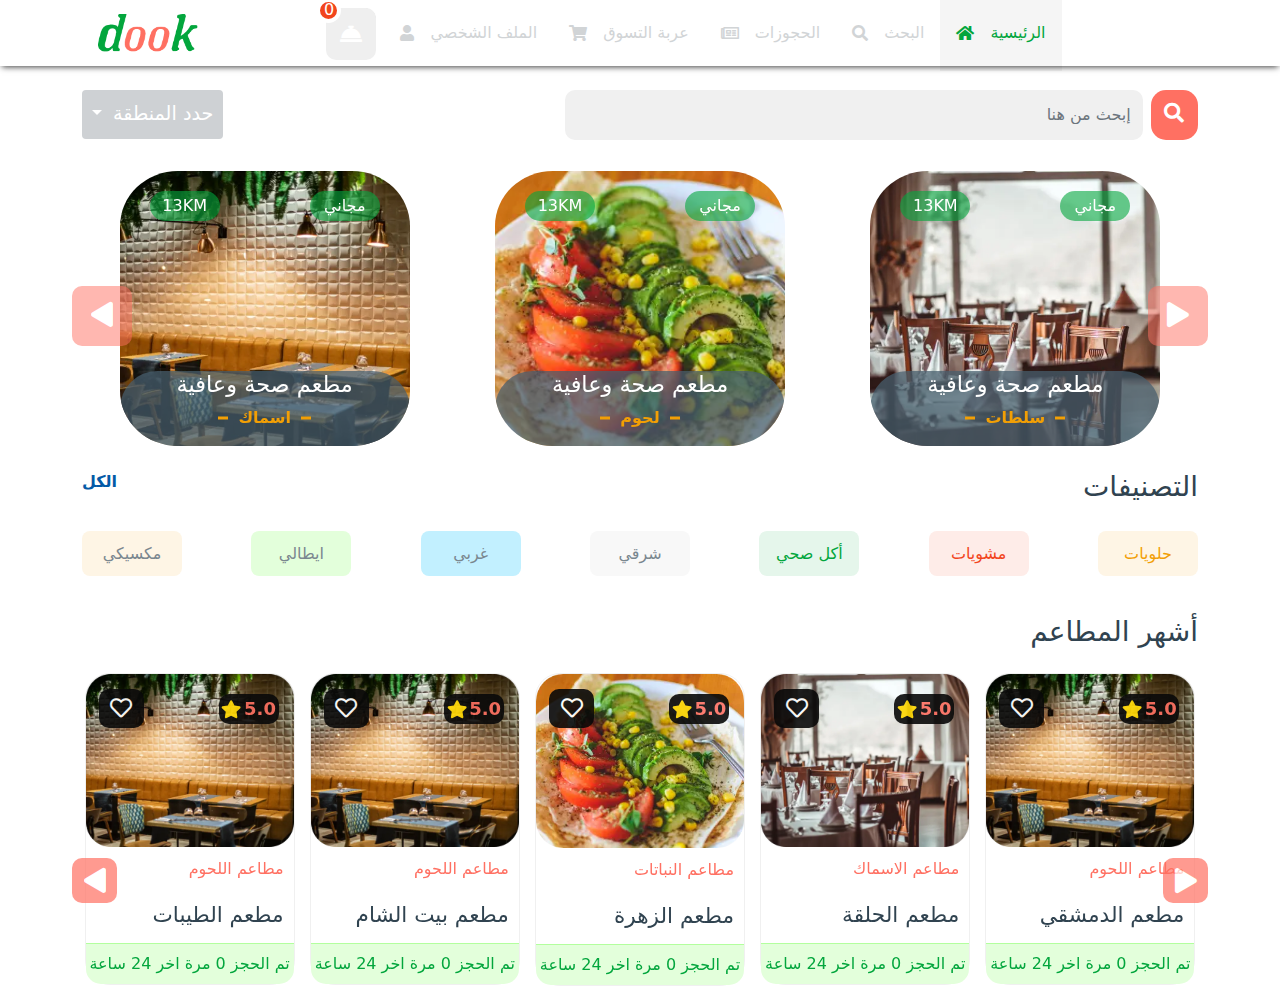
==== commit 5fabb53f: "all resturants add" ====
--- a/index.html
+++ b/index.html
@@ -204,7 +204,7 @@
                 <h3 class="title">أشهر المطاعم</h3>
             </div>
             <div class="owl-carousel owl-theme most-visted-owl">
-                <a href="restaurant.html" style="text-decoration: none;">
+                <a href="restaurant.html" style="text-decoration: none; " onclick="event.preventDefault();">
                     <div class="item bg-white">
                         <div class="img-content">
                             <img src="imgs/photo-1.webp" alt="">
@@ -213,14 +213,198 @@
                                 <i class="fas fa-star"></i>
                             </div>
                             <div class="fav"><i class="far fa-heart"></i></div>
+                            <div class="muhammad">
+                                <div class="heart"></div>
+                            </div>
+                        </div>
+                        <div class="card-details">
+                            <div class="resturant-details">
+                                <div class="resturant-cat">
+                                    <p>مطاعم اللحوم</p>
+                                </div>
+                                <div class="resturant-name">
+                                    <h2 class="title">مطعم الدمشقي</h2>
+                                </div>
+                            </div>
+                            <div class="rent-detail bg-semi-green">
+                                <p class="text-green mb-0">تم الحجز 0 مرة اخر 24 ساعة</p>
+                            </div>
+                        </div>
+                    </div>
+                </a>
+                <a href="restaurant.html" style="text-decoration: none;" onclick="event.preventDefault();">
+                    <div class="item bg-white">
+                        <div class="img-content">
+                            <img src="imgs/photo-2.webp" alt="">
+                            <div class="rate d-flex">
+                                <span>5.0</span>
+                                <i class="fas fa-star"></i>
+                            </div>
+                            <div class="fav"><i class="far fa-heart"></i></div>
                             <div class="heart"></div>
                         </div>
                         <div class="card-details">
                             <div class="resturant-details">
                                 <div class="resturant-cat">
+                                    <p>مطاعم الاسماك</p>
+                                </div>
+                                <div class="resturant-name">
+                                    <h2 class="title">مطعم الحلقة</h2>
+                                </div>
+                            </div>
+                            <div class="rent-detail bg-semi-green">
+                                <p class="text-green mb-0">تم الحجز 0 مرة اخر 24 ساعة</p>
+                            </div>
+                        </div>
+                    </div>
+                </a>
+                <a href="restaurant.html" style="text-decoration: none;" onclick="event.preventDefault();">
+                    <div class="item bg-white">
+                        <div class="img-content">
+                            <img src="imgs/photo-3.webp" alt="">
+                            <div class="rate d-flex">
+                                <span>5.0</span>
+                                <i class="fas fa-star"></i>
+                            </div>
+                            <div class="fav"><i class="far fa-heart"></i></div>
+                            <div class="heart"></div>
+                        </div>
+                        <div class="card-details">
+                            <div class="resturant-details">
+                                <div class="resturant-cat">
+                                    <p>مطاعم النباتات</p>
+                                </div>
+                                <div class="resturant-name">
+                                    <h2 class="title">مطعم الزهرة</h2>
+                                </div>
+                            </div>
+                            <div class="rent-detail bg-semi-green">
+                                <p class="text-green mb-0">تم الحجز 0 مرة اخر 24 ساعة</p>
+                            </div>
+                        </div>
+                    </div>
+                </a>
+                <a href="restaurant.html" style="text-decoration: none;" onclick="event.preventDefault();">
+                    <div class="item bg-white">
+                        <div class="img-content">
+                            <img src="imgs/photo-1.webp" alt="">
+                            <div class="rate d-flex">
+                                <span>5.0</span>
+                                <i class="fas fa-star"></i>
+                            </div>
+                            <div class="fav"><i class="far fa-heart"></i></div>
+                            <div class="heart"></div>
+                        </div>
+                        <div class="card-details">
+                            <div class="resturant-details">
+                                <div class="resturant-cat">
                                     <p>مطاعم اللحوم</p>
                                 </div>
                                 <div class="resturant-name">
+                                    <h2 class="title">مطعم بيت الشام</h2>
+                                </div>
+                            </div>
+                            <div class="rent-detail bg-semi-green">
+                                <p class="text-green mb-0">تم الحجز 0 مرة اخر 24 ساعة</p>
+                            </div>
+                        </div>
+                    </div>
+                </a>
+                <a href="restaurant.html" style="text-decoration: none;" onclick="event.preventDefault();">
+                    <div class="item bg-white">
+                        <div class="img-content">
+                            <img src="imgs/photo-1.webp" alt="">
+                            <div class="rate d-flex">
+                                <span>5.0</span>
+                                <i class="fas fa-star"></i>
+                            </div>
+                            <div class="fav"><i class="far fa-heart"></i></div>
+                            <div class="heart"></div>
+                        </div>
+                        <div class="card-details">
+                            <div class="resturant-details">
+                                <div class="resturant-cat">
+                                    <p>مطاعم اللحوم</p>
+                                </div>
+                                <div class="resturant-name">
+                                    <h2 class="title">مطعم الطيبات</h2>
+                                </div>
+                            </div>
+                            <div class="rent-detail bg-semi-green">
+                                <p class="text-green mb-0">تم الحجز 0 مرة اخر 24 ساعة</p>
+                            </div>
+                        </div>
+                    </div>
+                </a>
+                <a href="restaurant.html" style="text-decoration: none;" onclick="event.preventDefault();">
+                    <div class="item bg-white">
+                        <div class="img-content">
+                            <img src="imgs/photo-2.webp" alt="">
+                            <div class="rate d-flex">
+                                <span>5.0</span>
+                                <i class="fas fa-star"></i>
+                            </div>
+                            <div class="fav"><i class="far fa-heart"></i></div>
+                            <div class="heart"></div>
+                        </div>
+                        <div class="card-details">
+                            <div class="resturant-details">
+                                <div class="resturant-cat">
+                                    <p>مطاعم اللحوم</p>
+                                </div>
+                                <div class="resturant-name">
+                                    <h2 class="title">مطعم السوري</h2>
+                                </div>
+                            </div>
+                            <div class="rent-detail bg-semi-green">
+                                <p class="text-green mb-0">تم الحجز 0 مرة اخر 24 ساعة</p>
+                            </div>
+                        </div>
+                    </div>
+                </a>
+                <a href="restaurant.html" style="text-decoration: none;" onclick="event.preventDefault();">
+                    <div class="item bg-white">
+                        <div class="img-content">
+                            <img src="imgs/photo-3.webp" alt="">
+                            <div class="rate d-flex">
+                                <span>5.0</span>
+                                <i class="fas fa-star"></i>
+                            </div>
+                            <div class="fav"><i class="far fa-heart"></i></div>
+                            <div class="heart"></div>
+                        </div>
+                        <div class="card-details">
+                            <div class="resturant-details">
+                                <div class="resturant-cat">
+                                    <p>مطاعم اللحوم</p>
+                                </div>
+                                <div class="resturant-name">
+                                    <h2 class="title">مطعم الشيخ</h2>
+                                </div>
+                            </div>
+                            <div class="rent-detail bg-semi-green">
+                                <p class="text-green mb-0">تم الحجز 0 مرة اخر 24 ساعة</p>
+                            </div>
+                        </div>
+                    </div>
+                </a>
+                <a href="restaurant.html" style="text-decoration: none;" onclick="event.preventDefault();">
+                    <div class="item bg-white">
+                        <div class="img-content">
+                            <img src="imgs/photo-2.webp" alt="">
+                            <div class="rate d-flex">
+                                <span>5.0</span>
+                                <i class="fas fa-star"></i>
+                            </div>
+                            <div class="fav"><i class="far fa-heart"></i></div>
+                            <div class="heart"></i></div>
+                        </div>
+                        <div class="card-details">
+                            <div class="resturant-details">
+                                <div class="resturant-cat">
+                                    <p>مطاعم اللحوم</p>
+                                </div>
+                                <div class="resturant-name">
                                     <h2 class="title">مطعم الدمشقي</h2>
                                 </div>
                             </div>
@@ -230,189 +414,7 @@
                         </div>
                     </div>
                 </a>
-                <a href="restaurant.html" style="text-decoration: none;">
-                    <div class="item bg-white">
-                        <div class="img-content">
-                            <img src="imgs/photo-2.webp" alt="">
-                            <div class="rate d-flex">
-                                <span>5.0</span>
-                                <i class="fas fa-star"></i>
-                            </div>
-                            <div class="fav"><i class="far fa-heart"></i></div>
-                            <div class="heart"></div>
-                        </div>
-                        <div class="card-details">
-                            <div class="resturant-details">
-                                <div class="resturant-cat">
-                                    <p>مطاعم الاسماك</p>
-                                </div>
-                                <div class="resturant-name">
-                                    <h2 class="title">مطعم الحلقة</h2>
-                                </div>
-                            </div>
-                            <div class="rent-detail bg-semi-green">
-                                <p class="text-green mb-0">تم الحجز 0 مرة اخر 24 ساعة</p>
-                            </div>
-                        </div>
-                    </div>
-                </a>
-                <a href="restaurant.html" style="text-decoration: none;">
-                    <div class="item bg-white">
-                        <div class="img-content">
-                            <img src="imgs/photo-3.webp" alt="">
-                            <div class="rate d-flex">
-                                <span>5.0</span>
-                                <i class="fas fa-star"></i>
-                            </div>
-                            <div class="fav"><i class="far fa-heart"></i></div>
-                            <div class="heart"></div>
-                        </div>
-                        <div class="card-details">
-                            <div class="resturant-details">
-                                <div class="resturant-cat">
-                                    <p>مطاعم النباتات</p>
-                                </div>
-                                <div class="resturant-name">
-                                    <h2 class="title">مطعم الزهرة</h2>
-                                </div>
-                            </div>
-                            <div class="rent-detail bg-semi-green">
-                                <p class="text-green mb-0">تم الحجز 0 مرة اخر 24 ساعة</p>
-                            </div>
-                        </div>
-                    </div>
-                </a>
-                <a href="restaurant.html" style="text-decoration: none;">
-                    <div class="item bg-white">
-                        <div class="img-content">
-                            <img src="imgs/photo-1.webp" alt="">
-                            <div class="rate d-flex">
-                                <span>5.0</span>
-                                <i class="fas fa-star"></i>
-                            </div>
-                            <div class="fav"><i class="far fa-heart"></i></div>
-                            <div class="heart"></div>
-                        </div>
-                        <div class="card-details">
-                            <div class="resturant-details">
-                                <div class="resturant-cat">
-                                    <p>مطاعم اللحوم</p>
-                                </div>
-                                <div class="resturant-name">
-                                    <h2 class="title">مطعم بيت الشام</h2>
-                                </div>
-                            </div>
-                            <div class="rent-detail bg-semi-green">
-                                <p class="text-green mb-0">تم الحجز 0 مرة اخر 24 ساعة</p>
-                            </div>
-                        </div>
-                    </div>
-                </a>
-                <a href="restaurant.html" style="text-decoration: none;">
-                    <div class="item bg-white">
-                        <div class="img-content">
-                            <img src="imgs/photo-1.webp" alt="">
-                            <div class="rate d-flex">
-                                <span>5.0</span>
-                                <i class="fas fa-star"></i>
-                            </div>
-                            <div class="fav"><i class="far fa-heart"></i></div>
-                            <div class="heart"></div>
-                        </div>
-                        <div class="card-details">
-                            <div class="resturant-details">
-                                <div class="resturant-cat">
-                                    <p>مطاعم اللحوم</p>
-                                </div>
-                                <div class="resturant-name">
-                                    <h2 class="title">مطعم الطيبات</h2>
-                                </div>
-                            </div>
-                            <div class="rent-detail bg-semi-green">
-                                <p class="text-green mb-0">تم الحجز 0 مرة اخر 24 ساعة</p>
-                            </div>
-                        </div>
-                    </div>
-                </a>
-                <a href="restaurant.html" style="text-decoration: none;">
-                    <div class="item bg-white">
-                        <div class="img-content">
-                            <img src="imgs/photo-2.webp" alt="">
-                            <div class="rate d-flex">
-                                <span>5.0</span>
-                                <i class="fas fa-star"></i>
-                            </div>
-                            <div class="fav"><i class="far fa-heart"></i></div>
-                            <div class="heart"></div>
-                        </div>
-                        <div class="card-details">
-                            <div class="resturant-details">
-                                <div class="resturant-cat">
-                                    <p>مطاعم اللحوم</p>
-                                </div>
-                                <div class="resturant-name">
-                                    <h2 class="title">مطعم السوري</h2>
-                                </div>
-                            </div>
-                            <div class="rent-detail bg-semi-green">
-                                <p class="text-green mb-0">تم الحجز 0 مرة اخر 24 ساعة</p>
-                            </div>
-                        </div>
-                    </div>
-                </a>
-                <a href="restaurant.html" style="text-decoration: none;">
-                    <div class="item bg-white">
-                        <div class="img-content">
-                            <img src="imgs/photo-3.webp" alt="">
-                            <div class="rate d-flex">
-                                <span>5.0</span>
-                                <i class="fas fa-star"></i>
-                            </div>
-                            <div class="fav"><i class="far fa-heart"></i></div>
-                            <div class="heart"></div>
-                        </div>
-                        <div class="card-details">
-                            <div class="resturant-details">
-                                <div class="resturant-cat">
-                                    <p>مطاعم اللحوم</p>
-                                </div>
-                                <div class="resturant-name">
-                                    <h2 class="title">مطعم الشيخ</h2>
-                                </div>
-                            </div>
-                            <div class="rent-detail bg-semi-green">
-                                <p class="text-green mb-0">تم الحجز 0 مرة اخر 24 ساعة</p>
-                            </div>
-                        </div>
-                    </div>
-                </a>
-                <a href="restaurant.html" style="text-decoration: none;">
-                    <div class="item bg-white">
-                        <div class="img-content">
-                            <img src="imgs/photo-2.webp" alt="">
-                            <div class="rate d-flex">
-                                <span>5.0</span>
-                                <i class="fas fa-star"></i>
-                            </div>
-                            <div class="fav"><i class="far fa-heart"></i></div>
-                            <div class="heart"></i></div>
-                        </div>
-                        <div class="card-details">
-                            <div class="resturant-details">
-                                <div class="resturant-cat">
-                                    <p>مطاعم اللحوم</p>
-                                </div>
-                                <div class="resturant-name">
-                                    <h2 class="title">مطعم الدمشقي</h2>
-                                </div>
-                            </div>
-                            <div class="rent-detail bg-semi-green">
-                                <p class="text-green mb-0">تم الحجز 0 مرة اخر 24 ساعة</p>
-                            </div>
-                        </div>
-                    </div>
-                </a>
-                <a href="restaurant.html" style="text-decoration: none;">
+                <a href="restaurant.html" style="text-decoration: none;" onclick="event.preventDefault();">
                     <div class="item bg-white">
                         <div class="img-content">
                             <img src="imgs/photo-1.webp" alt="">
--- a/css/style.css
+++ b/css/style.css
@@ -1007,6 +1007,7 @@
     transition: background-position 1s steps(28);
     transition-duration: 0s;
     opacity: 0;
+    z-index: 999;
 }
 
 .heart.is-active {
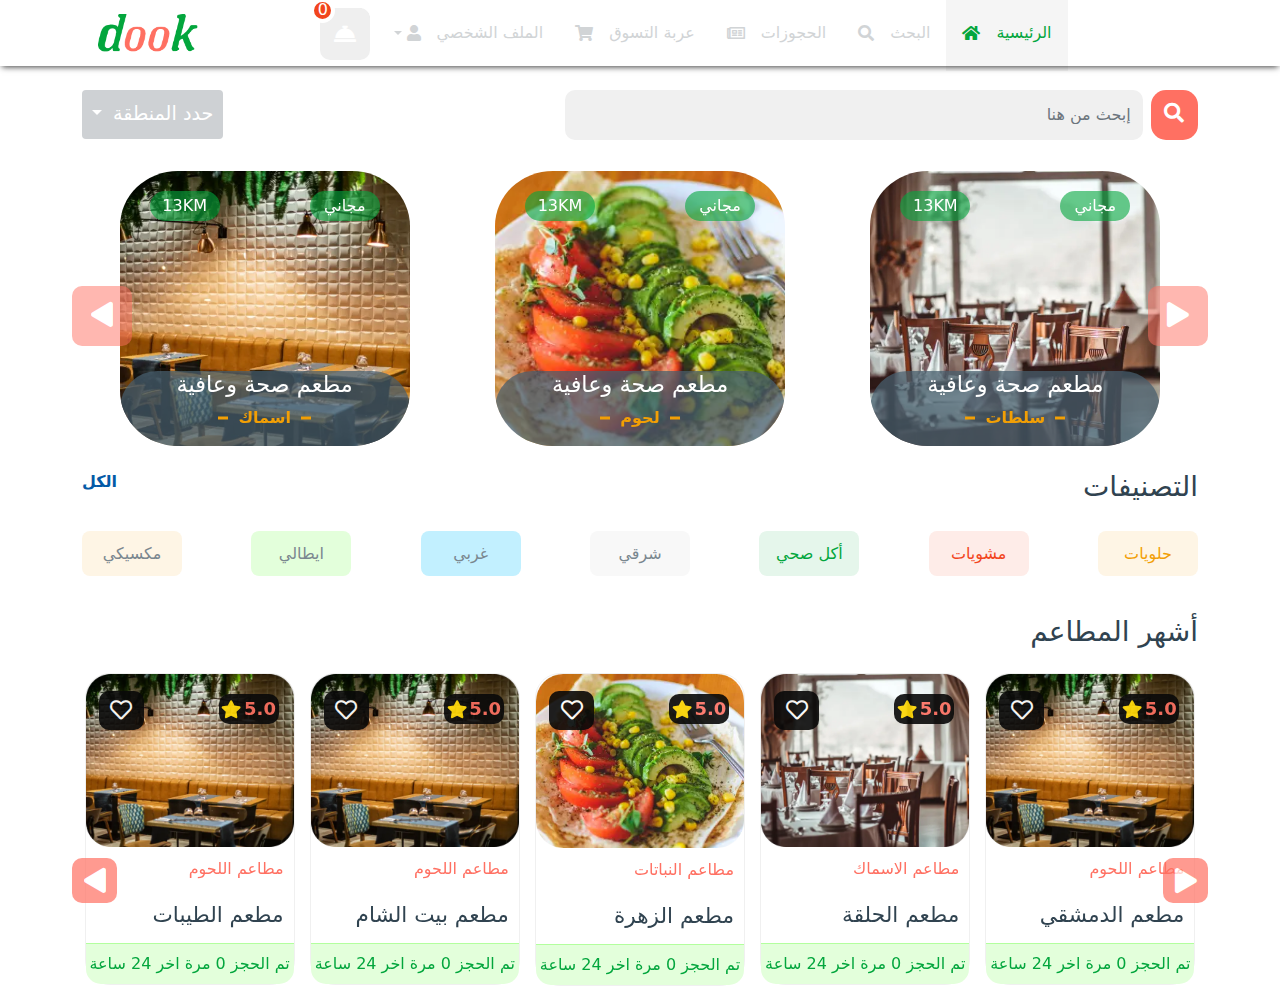
==== commit a519d3d8: "login and sign up pages done" ====
--- a/index.html
+++ b/index.html
@@ -204,7 +204,7 @@
                 <h3 class="title">أشهر المطاعم</h3>
             </div>
             <div class="owl-carousel owl-theme most-visted-owl">
-                <a href="restaurant.html" style="text-decoration: none; " onclick="event.preventDefault();">
+                <a href="restaurant.html" style="text-decoration: none; ">
                     <div class="item bg-white">
                         <div class="img-content">
                             <img src="imgs/photo-1.webp" alt="">
@@ -232,7 +232,7 @@
                         </div>
                     </div>
                 </a>
-                <a href="restaurant.html" style="text-decoration: none;" onclick="event.preventDefault();">
+                <a href="restaurant.html" style="text-decoration: none;">
                     <div class="item bg-white">
                         <div class="img-content">
                             <img src="imgs/photo-2.webp" alt="">
@@ -258,7 +258,7 @@
                         </div>
                     </div>
                 </a>
-                <a href="restaurant.html" style="text-decoration: none;" onclick="event.preventDefault();">
+                <a href="restaurant.html" style="text-decoration: none;">
                     <div class="item bg-white">
                         <div class="img-content">
                             <img src="imgs/photo-3.webp" alt="">
@@ -284,7 +284,7 @@
                         </div>
                     </div>
                 </a>
-                <a href="restaurant.html" style="text-decoration: none;" onclick="event.preventDefault();">
+                <a href="restaurant.html" style="text-decoration: none;">
                     <div class="item bg-white">
                         <div class="img-content">
                             <img src="imgs/photo-1.webp" alt="">
@@ -310,7 +310,7 @@
                         </div>
                     </div>
                 </a>
-                <a href="restaurant.html" style="text-decoration: none;" onclick="event.preventDefault();">
+                <a href="restaurant.html" style="text-decoration: none;">
                     <div class="item bg-white">
                         <div class="img-content">
                             <img src="imgs/photo-1.webp" alt="">
@@ -336,7 +336,7 @@
                         </div>
                     </div>
                 </a>
-                <a href="restaurant.html" style="text-decoration: none;" onclick="event.preventDefault();">
+                <a href="restaurant.html" style="text-decoration: none;">
                     <div class="item bg-white">
                         <div class="img-content">
                             <img src="imgs/photo-2.webp" alt="">
@@ -362,7 +362,7 @@
                         </div>
                     </div>
                 </a>
-                <a href="restaurant.html" style="text-decoration: none;" onclick="event.preventDefault();">
+                <a href="restaurant.html" style="text-decoration: none;">
                     <div class="item bg-white">
                         <div class="img-content">
                             <img src="imgs/photo-3.webp" alt="">
@@ -388,7 +388,7 @@
                         </div>
                     </div>
                 </a>
-                <a href="restaurant.html" style="text-decoration: none;" onclick="event.preventDefault();">
+                <a href="restaurant.html" style="text-decoration: none;">
                     <div class="item bg-white">
                         <div class="img-content">
                             <img src="imgs/photo-2.webp" alt="">
@@ -414,7 +414,7 @@
                         </div>
                     </div>
                 </a>
-                <a href="restaurant.html" style="text-decoration: none;" onclick="event.preventDefault();">
+                <a href="restaurant.html" style="text-decoration: none;">
                     <div class="item bg-white">
                         <div class="img-content">
                             <img src="imgs/photo-1.webp" alt="">
--- a/css/style.css
+++ b/css/style.css
@@ -133,86 +133,39 @@
     line-height: 16px;
 }
 
-.toggeler {
-    position: relative;
-    text-align: center;
-    color: var(--main-color);
-    font-size: 30px;
-    cursor: pointer;
-    z-index: 99;
-    background-color: #fff;
-}
-
-.toggeler .overlay {
-    background-color: #000000;
-    opacity: 0.4;
-    position: fixed;
-    top: 0;
-    right: 0;
-    width: 2000px;
-    height: 2000px;
-    z-index: 98;
-    display: none;
-    cursor: default;
-}
-
-.toggeler .overlay.active {
-    display: block;
-}
-
-.toggeler .list-group.active {
-    display: block;
-}
-
-
-.toggeler .list-group {
-    position: absolute;
-    width: 300px;
-    right: 0;
-    top: 0px;
-    font-size: 18px;
-    padding: 20px;
-    z-index: 99;
-    background-color: #fff;
-    display: none;
-    border-radius: 8px;
-    padding-top: 80px;
-    cursor: default;
-    overflow: hidden;
-}
-
-@media (max-width:768px) {
-    .toggeler .list-group {
-        right: -115px;
-    }
-}
-
-.toggeler .list-group .list-group-item {
-    position: relative;
-    margin: 10px 0;
-    border: none;
-    border-radius: 20px;
-    background-color: var(--main-color);
-    color: #fff;
+.navbar-nav .nav-item .dropdown-menu.show {
+    top: 130%;
+    display: flex;
+    flex-direction: column;
+    align-items: center;
+    gap: 4px;
+}
+
+.dropdown-menu-dark img {
+    width: 100px;
+    height: 100px;
+    margin-bottom: 10px;
+}
+
+.dropdown-menu-dark li {
+    min-height: 45px;
+    margin: 0 15px;
+}
+
+.dropdown-menu-dark .dropdown-item {
+    display: flex;
+    align-items: center;
     justify-content: space-between;
-    align-items: center;
-    font-size: 16px;
-    cursor: pointer;
-    overflow: hidden;
-    flex-direction: row-reverse;
-}
-
-.toggeler .list-group .list-group-item::before {
-    content: "";
-    position: absolute;
-    background-color: #000000;
-    right: -300px;
-    opacity: 0.1;
-    border-radius: 20px;
-    width: 100%;
-    height: 100%;
-    transition: 0.5s;
-}
+    gap: 10px;
+    transition: 1s;
+    line-height: 45px;
+}
+
+.dropdown-menu-dark .dropdown-item:hover {
+    color: var(--sec-color);
+}
+
+
 
 .owl-carousel.owl-rtl .owl-item {
     display: flex;
@@ -460,7 +413,7 @@
 .most-visted-owl .img-content .fav {
     position: absolute;
     left: 13px;
-    top: 15px;
+    top: 17px;
     width: 45px;
     background-color: #090909;
     opacity: .9;
@@ -1056,7 +1009,7 @@
 .rusturant-card .fav {
     position: absolute;
     left: 13px;
-    top: 15px;
+    top: 17px;
     width: 45px;
     background-color: #000000b0;
     opacity: .9;
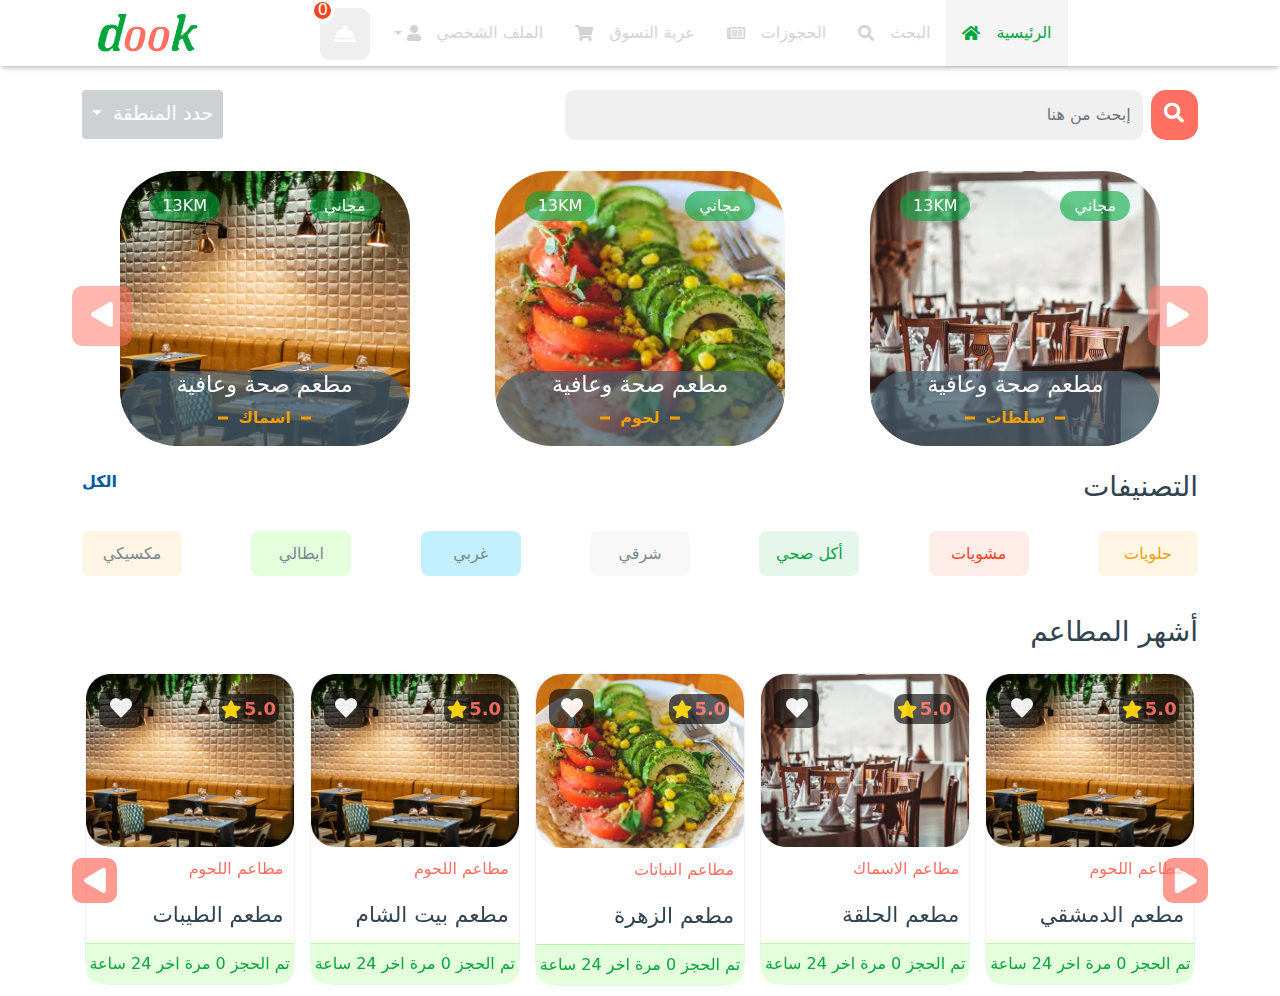
==== commit 3f4eb0fe: "fav done" ====
--- a/index.html
+++ b/index.html
@@ -212,7 +212,7 @@
                                 <span>5.0</span>
                                 <i class="fas fa-star"></i>
                             </div>
-                            <div class="fav"><i class="far fa-heart"></i></div>
+                            <div class="fav"><i class="fas fa-heart"></i></div>
                             <div class="muhammad">
                                 <div class="heart"></div>
                             </div>
@@ -240,7 +240,7 @@
                                 <span>5.0</span>
                                 <i class="fas fa-star"></i>
                             </div>
-                            <div class="fav"><i class="far fa-heart"></i></div>
+                            <div class="fav"><i class="fas fa-heart"></i></div>
                             <div class="heart"></div>
                         </div>
                         <div class="card-details">
@@ -266,7 +266,7 @@
                                 <span>5.0</span>
                                 <i class="fas fa-star"></i>
                             </div>
-                            <div class="fav"><i class="far fa-heart"></i></div>
+                            <div class="fav"><i class="fas fa-heart"></i></div>
                             <div class="heart"></div>
                         </div>
                         <div class="card-details">
@@ -292,7 +292,7 @@
                                 <span>5.0</span>
                                 <i class="fas fa-star"></i>
                             </div>
-                            <div class="fav"><i class="far fa-heart"></i></div>
+                            <div class="fav"><i class="fas fa-heart"></i></div>
                             <div class="heart"></div>
                         </div>
                         <div class="card-details">
@@ -318,7 +318,7 @@
                                 <span>5.0</span>
                                 <i class="fas fa-star"></i>
                             </div>
-                            <div class="fav"><i class="far fa-heart"></i></div>
+                            <div class="fav"><i class="fas fa-heart"></i></div>
                             <div class="heart"></div>
                         </div>
                         <div class="card-details">
@@ -344,7 +344,7 @@
                                 <span>5.0</span>
                                 <i class="fas fa-star"></i>
                             </div>
-                            <div class="fav"><i class="far fa-heart"></i></div>
+                            <div class="fav"><i class="fas fa-heart"></i></div>
                             <div class="heart"></div>
                         </div>
                         <div class="card-details">
@@ -370,7 +370,7 @@
                                 <span>5.0</span>
                                 <i class="fas fa-star"></i>
                             </div>
-                            <div class="fav"><i class="far fa-heart"></i></div>
+                            <div class="fav"><i class="fas fa-heart"></i></div>
                             <div class="heart"></div>
                         </div>
                         <div class="card-details">
@@ -396,7 +396,7 @@
                                 <span>5.0</span>
                                 <i class="fas fa-star"></i>
                             </div>
-                            <div class="fav"><i class="far fa-heart"></i></div>
+                            <div class="fav"><i class="fas fa-heart"></i></div>
                             <div class="heart"></i></div>
                         </div>
                         <div class="card-details">
@@ -422,7 +422,7 @@
                                 <span>5.0</span>
                                 <i class="fas fa-star"></i>
                             </div>
-                            <div class="fav"><i class="far fa-heart"></i></div>
+                            <div class="fav"><i class="fas fa-heart"></i></div>
                             <div class="heart"></i></div>
                         </div>
                         <div class="card-details">
@@ -504,7 +504,8 @@
 
     <script>
         $(function () {
-            $(".heart").on("click", function () {
+            $(".heart").on("click", function (e) {
+                e.preventDefault();
                 $(this).toggleClass("is-active");
                 // $('.fav i').css('display', 'none')
             });
--- a/css/style.css
+++ b/css/style.css
@@ -3,6 +3,7 @@
     --main-color: #03a63d;
     --sec-color: #ff7062;
     --title-color: #304350;
+    --loading-grey: #ededed;
 }
 
 /* global rules  */
@@ -56,7 +57,7 @@
 
 /* start the navbar  */
 .the-navbar {
-    box-shadow: 0px 3px 6px -2px rgba(0, 0, 0, 0.75);
+    box-shadow: 0px 3px 6px -2px rgba(0, 0, 0, 0.35);
 }
 
 .navbar-brand img {
@@ -92,7 +93,7 @@
     content: "";
     position: absolute;
     width: 100%;
-    height: 75px;
+    height: 68px;
     opacity: 0.1;
     background-color: #000000;
     opacity: 4%;
@@ -390,7 +391,7 @@
     position: absolute;
     right: 15px;
     top: 20px;
-    background-color: #090909;
+    background-color: #090909b7;
     width: 60px;
     height: 30px;
     align-items: center;
@@ -403,6 +404,7 @@
     color: #FF7062;
     font-size: 18px;
     font-weight: bold;
+    line-height: 30px;
 }
 
 .most-visted-owl .img-content .rate i {
@@ -413,9 +415,9 @@
 .most-visted-owl .img-content .fav {
     position: absolute;
     left: 13px;
-    top: 17px;
+    top: 15px;
     width: 45px;
-    background-color: #090909;
+    background-color: #090909b7;
     opacity: .9;
     border-radius: 10px;
     height: 39px;
@@ -1009,14 +1011,15 @@
 .rusturant-card .fav {
     position: absolute;
     left: 13px;
-    top: 17px;
+    top: 15px;
     width: 45px;
     background-color: #000000b0;
     opacity: .9;
     border-radius: 10px;
-    height: 30px;
-    text-align: center;
-    line-height: 30px;
+    height: 35px;
+    text-align: center;
+    line-height: 35px;
+    font-size: 20px;
     color: #fff;
     cursor: pointer;
 }
@@ -1037,4 +1040,72 @@
 
 .rusturant-card .rent-detail p {
     padding: 10px;
+}
+
+/* skeleton card  animation*/
+
+
+.card {
+
+    background-color: #fff;
+    border-radius: 6px;
+    overflow: hidden;
+    box-shadow: 0px 4px 6px rgba(0, 0, 0, .12);
+}
+
+.card .image {
+    height: 175px;
+}
+
+.card .image img {
+    display: block;
+    width: 100%;
+    height: inherit;
+    object-fit: cover;
+}
+
+.card .content {
+    padding: 1rem;
+}
+
+.card .content h4 {
+    margin: 0 0 1rem;
+    font-size: 1.5rem;
+    line-height: 1.5rem;
+}
+
+.card .description {
+    font-size: 1rem;
+    line-height: 1.4rem;
+}
+
+.loading .image,
+.loading h4,
+.loading .description {
+    background-color: var(--loading-grey);
+    background: linear-gradient(100deg,
+            rgba(255, 255, 255, 0) 40%,
+            rgba(255, 255, 255, .5) 50%,
+            rgba(255, 255, 255, 0) 60%) var(--loading-grey);
+    background-size: 200% 100%;
+    background-position-x: 180%;
+    animation: 1s loading ease-in-out infinite;
+}
+
+@keyframes loading {
+    to {
+        background-position-x: -20%;
+    }
+}
+
+.loading h4 {
+    min-height: 1.6rem;
+    border-radius: 4px;
+    animation-delay: .05s;
+}
+
+.loading .description {
+    min-height: 4rem;
+    border-radius: 4px;
+    animation-delay: .06s;
 }